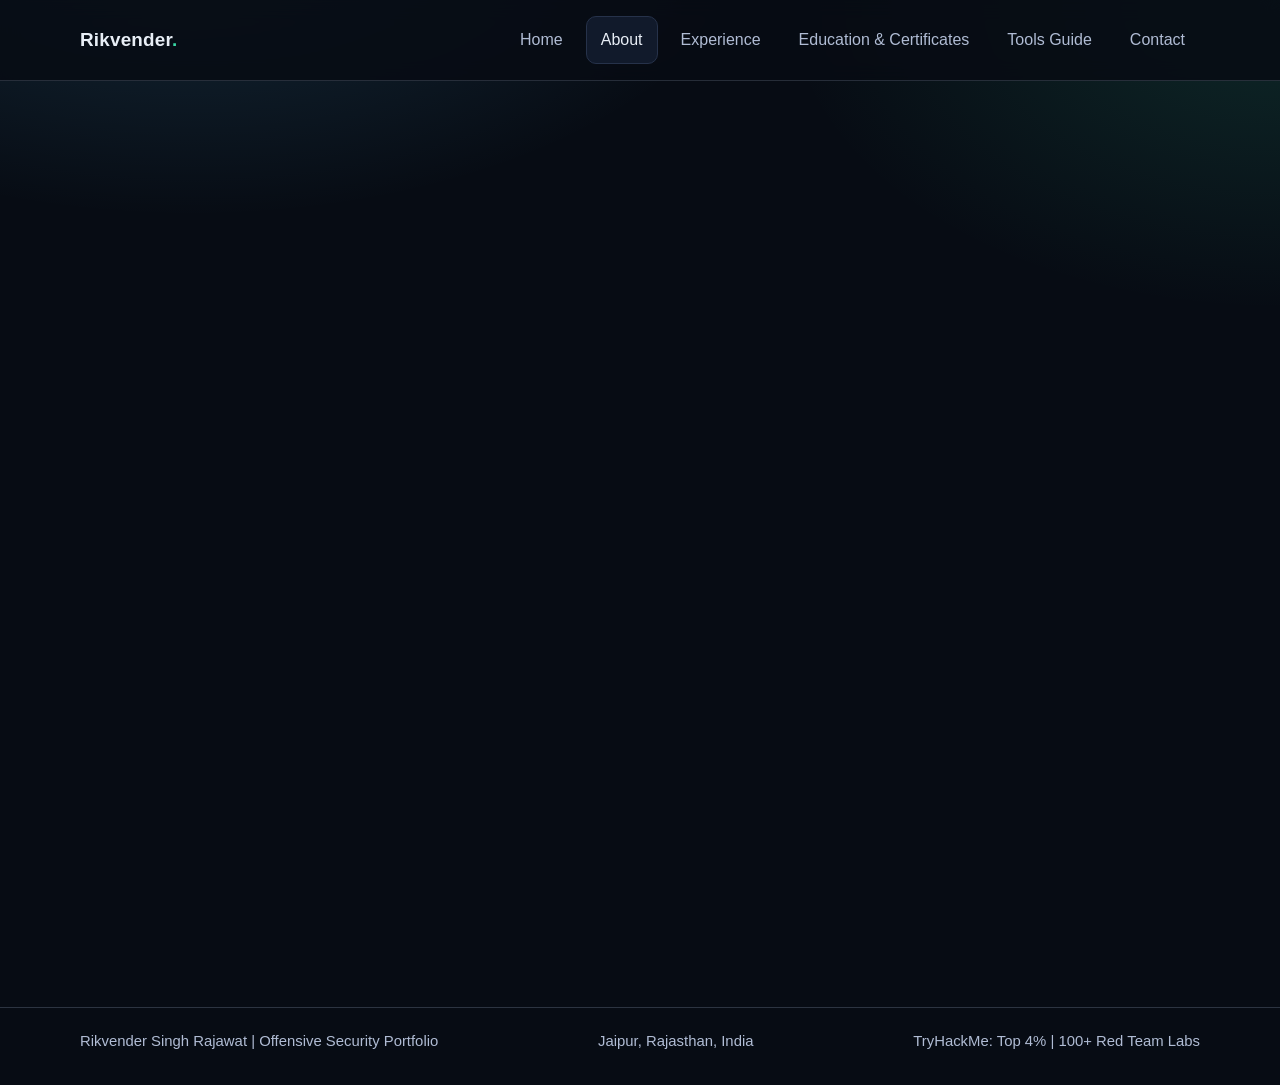
==== about.html @ 1ebbcfe5 "Add files via upload" ====
<!DOCTYPE html>
<html lang="en">
<head>
    <meta charset="UTF-8">
    <meta name="viewport" content="width=device-width, initial-scale=1.0">
    <base href="/">
    <title>About | Rikvender Singh Rajawat</title>
    <meta http-equiv="Content-Security-Policy" content="default-src 'self'; script-src 'self'; style-src 'self' 'unsafe-inline' https://fonts.googleapis.com; font-src 'self' https://fonts.gstatic.com; img-src 'self' data:; connect-src 'self'; object-src 'none'; frame-ancestors 'none'; form-action 'self'; base-uri 'self';">
    <meta http-equiv="X-Content-Type-Options" content="nosniff">
    <meta http-equiv="X-Frame-Options" content="DENY">
    <meta http-equiv="Referrer-Policy" content="strict-origin-when-cross-origin">
    <meta http-equiv="Permissions-Policy" content="geolocation=(), microphone=(), camera=()">
    <link rel="preconnect" href="https://fonts.googleapis.com">
    <link rel="preconnect" href="https://fonts.gstatic.com" crossorigin>
    <link href="https://fonts.googleapis.com/css2?family=Space+Grotesk:wght@400;500;700&family=IBM+Plex+Mono:wght@400;500&display=swap" rel="stylesheet">
    <link rel="stylesheet" href="style.css">
</head>
<body>
    <header class="site-header">
        <div class="container nav-wrap">
            <a class="brand" href="/">Rikvender<span class="dot">.</span></a>
            <nav class="main-nav">
                <a href="/">Home</a>
                <a class="active" href="/about/">About</a>
                <a href="/experience/">Experience</a>
                <a href="/education/">Education & Certificates</a>
                <a href="/ctf/">Tools Guide</a>
                <a href="/contact/">Contact</a>
            </nav>
        </div>
    </header>

    <main>
        <section class="page-hero container reveal about-lite-hero">
            <p class="eyebrow">About</p>
            <h1>Practical Security, Kept Simple</h1>
            <p>I focus on real risk, clear proof, and fast remediation support for engineering teams.</p>
        </section>

        <section class="section container">
            <div class="about-lite-grid">
                <article class="about-lite-panel reveal">
                    <h2>Current Profile</h2>
                    <p>
                        VAPT Analyst at GetePay, Jaipur with CEH v13 certification. Main focus is web, API,
                        and network VAPT testing with actionable reporting.
                    </p>
                    <div class="about-lite-chips">
                        <span>Role: VAPT Analyst</span>
                        <span>CEH v13</span>
                        <span>Web/API/Network</span>
                        <span>Jaipur, India</span>
                    </div>
                </article>
                <article class="about-lite-panel reveal delay-1">
                    <h2>How I Work</h2>
                    <ul class="about-lite-list">
                        <li>Scope first, then attacker-driven testing.</li>
                        <li>Validate exploitability before reporting.</li>
                        <li>Include network VAPT and segmentation checks when scoped.</li>
                        <li>Prioritize issues by business risk.</li>
                        <li>Support retest until closure.</li>
                        <li>Deliver project-ready reports for fast remediation.</li>
                    </ul>
                </article>
            </div>
        </section>

        <section class="section container">
            <div class="about-lite-grid about-lite-offset">
                <article class="about-lite-panel reveal">
                    <h2>Proof Highlights</h2>
                    <ul class="about-lite-list">
                        <li>TryHackMe: Top 4% global rank.</li>
                        <li>100+ red team labs completed.</li>
                        <li>IndiaSkills 2025-2026: State Gold and West Region Gold in Cyber Security.</li>
                    </ul>
                </article>
                <article class="about-lite-panel reveal delay-1">
                    <h2>What Teams Get</h2>
                    <p>Concise risk-ranked reports, reproducible PoCs, and practical remediation guidance for VAPT work.</p>
                    <div class="about-actions">
                        <a class="btn btn-primary" href="/experience/">View Experience</a>
                    </div>
                </article>
            </div>
        </section>

    </main>

    <footer class="site-footer">
        <div class="container footer-wrap">
            <p>Rikvender Singh Rajawat | Offensive Security Portfolio</p>
            <p>Jaipur, Rajasthan, India</p>
            <p>TryHackMe: Top 4% | 100+ Red Team Labs</p>
        </div>
    </footer>

    <script src="script.js"></script>
</body>
</html>
---- style.css ----
:root {
    --bg: #070c14;
    --bg-soft: #0e1624;
    --surface: #141f33;
    --line: #26324a;
    --text: #e8eef6;
    --muted: #b0bcd4;
    --accent: #39d8a6;
    --accent-2: #5cc8ff;
    --danger: #ff616a;
    --shadow: 0 8px 24px rgba(0, 0, 0, 0.28);
}

* {
    box-sizing: border-box;
}

html,
body {
    margin: 0;
    padding: 0;
}

body {
    background:
        radial-gradient(900px 500px at 15% -10%, rgba(92, 200, 255, 0.18), transparent 65%),
        radial-gradient(800px 500px at 100% 0%, rgba(57, 216, 166, 0.14), transparent 62%),
        var(--bg);
    color: var(--text);
    font-family: "Space Grotesk", sans-serif;
    line-height: 1.6;
}

.container {
    width: min(1120px, 92%);
    margin: 0 auto;
}

.site-header {
    position: sticky;
    top: 0;
    z-index: 50;
    background: rgba(7, 12, 20, 0.88);
    border-bottom: 1px solid rgba(152, 166, 193, 0.22);
    backdrop-filter: blur(10px);
}

.nav-wrap {
    display: flex;
    justify-content: space-between;
    align-items: center;
    padding: 16px 0;
    gap: 12px;
}

.brand {
    color: var(--text);
    text-decoration: none;
    font-size: 1.18rem;
    font-weight: 700;
    letter-spacing: 0.2px;
}

.dot {
    color: var(--accent);
}

.main-nav {
    display: flex;
    flex-wrap: wrap;
    gap: 8px;
}

.main-nav a {
    color: var(--muted);
    text-decoration: none;
    padding: 10px 14px;
    border-radius: 10px;
    border: 1px solid transparent;
    transition: all 0.25s ease;
}

.main-nav a:hover,
.main-nav a.active {
    color: var(--text);
    border-color: var(--line);
    background: rgba(20, 31, 51, 0.8);
}

.hero {
    padding: 80px 0 56px;
}

.hero-top-grid,
.hero-bottom-grid {
    display: grid;
    grid-template-columns: 1.55fr 1fr;
    gap: 24px;
    align-items: start;
}

.hero-bottom-grid {
    margin-top: 14px;
    grid-template-columns: 1fr 1.55fr;
}

.hero-profile-photo {
    display: block;
    width: 100%;
    max-height: 360px;
    object-fit: contain;
    border-radius: 12px;
    border: 1px solid var(--line);
    background: rgba(14, 22, 36, 0.92);
    padding: 6px;
}

.eyebrow {
    margin: 0 0 8px;
    color: var(--accent-2);
    font-family: "IBM Plex Mono", monospace;
    font-size: 0.9rem;
    letter-spacing: 0.6px;
    text-transform: uppercase;
}

h1 {
    margin: 0 0 16px;
    font-size: clamp(1.9rem, 3.8vw, 3rem);
    line-height: 1.1;
}

h2 {
    margin: 0 0 12px;
    font-size: clamp(1.5rem, 3vw, 2rem);
    line-height: 1.15;
}

h3 {
    margin: 0 0 8px;
}

.lead {
    margin: 0 0 16px;
    color: var(--muted);
    font-size: 1.08rem;
    max-width: 68ch;
    line-height: 1.65;
}

.achievement-badge {
    margin: 0 0 20px;
    display: inline-block;
    color: #061116;
    background: linear-gradient(90deg, var(--accent), #9decd4);
    border-radius: 999px;
    padding: 8px 14px;
    font-size: 0.92rem;
    font-weight: 700;
}

.cta-row {
    display: flex;
    gap: 10px;
    flex-wrap: wrap;
}

.btn {
    display: inline-flex;
    align-items: center;
    justify-content: center;
    text-decoration: none;
    border-radius: 10px;
    border: 1px solid var(--line);
    padding: 10px 14px;
    font-weight: 600;
    transition: transform 0.25s ease, opacity 0.25s ease, border-color 0.25s ease;
}

.btn:hover {
    transform: translateY(-2px);
}

.btn-primary {
    color: #061116;
    background: linear-gradient(90deg, var(--accent), #8cf5d6);
    border: none;
}

.btn-ghost {
    color: var(--text);
    background: rgba(20, 31, 51, 0.9);
}

.hero-card,
.hero-profile-card,
.hero-medal-card,
.card,
.home-photo-card,
.timeline-item,
.contact-item,
.unfold-card,
.resume-layout,
.project-item,
.about-block {
    background: linear-gradient(180deg, rgba(22, 35, 54, 0.95), rgba(14, 22, 36, 0.98));
    border: 1px solid var(--line);
    border-radius: 14px;
    box-shadow: var(--shadow);
}

.animated-box {
    position: relative;
    overflow: hidden;
    isolation: isolate;
    transition: transform 0.25s ease, border-color 0.25s ease;
}

.animated-box::before {
    content: "";
    position: absolute;
    inset: -120% 30%;
    background: linear-gradient(180deg, transparent, rgba(92, 200, 255, 0.24), transparent);
    animation: box-sweep 4.8s linear infinite;
    z-index: 0;
    pointer-events: none;
}

.animated-box > * {
    position: relative;
    z-index: 1;
}

.animated-box:hover {
    transform: translateY(-3px);
    border-color: rgba(92, 200, 255, 0.55);
}

@keyframes box-sweep {
    0% {
        transform: translateY(-32%);
    }
    100% {
        transform: translateY(32%);
    }
}

.about-highlights {
    display: grid;
    grid-template-columns: repeat(4, minmax(0, 1fr));
    gap: 12px;
}

.about-kpi {
    position: relative;
    overflow: hidden;
    background: linear-gradient(180deg, rgba(20, 31, 51, 0.9), rgba(14, 22, 36, 0.95));
    border: 1px solid var(--line);
    border-radius: 12px;
    padding: 14px;
    box-shadow: var(--shadow);
}

.about-kpi::before {
    content: "";
    position: absolute;
    inset: 0 auto auto 0;
    width: 100%;
    height: 2px;
    background: linear-gradient(90deg, var(--accent), var(--accent-2));
}

.about-kpi-label {
    display: block;
    color: var(--muted);
    font-family: "IBM Plex Mono", monospace;
    font-size: 0.76rem;
    letter-spacing: 0.4px;
    text-transform: uppercase;
}

.about-kpi strong {
    display: block;
    margin-top: 5px;
    font-size: 0.95rem;
    line-height: 1.35;
}

.about-grid {
    display: grid;
    grid-template-columns: repeat(2, minmax(0, 1fr));
    gap: 14px;
}

.about-card {
    background: linear-gradient(180deg, rgba(20, 31, 51, 0.9), rgba(14, 22, 36, 0.95));
    border: 1px solid var(--line);
    border-radius: 14px;
    box-shadow: var(--shadow);
    padding: 18px;
}

.about-card-priority {
    border-color: rgba(92, 200, 255, 0.55);
    grid-column: span 2;
}

.about-card p {
    margin: 0;
    color: var(--muted);
}

.about-card p + p {
    margin-top: 10px;
}

.about-list {
    margin: 0;
    padding-left: 18px;
    color: var(--muted);
}

.about-list li + li {
    margin-top: 8px;
}

.about-actions {
    display: flex;
    gap: 10px;
    flex-wrap: wrap;
}

.about-identity-panel {
    background: linear-gradient(180deg, rgba(20, 31, 51, 0.92), rgba(14, 22, 36, 0.98));
    border: 1px solid var(--line);
    border-radius: 14px;
    box-shadow: var(--shadow);
    padding: 18px;
}

.about-identity-panel p {
    margin: 0;
    color: var(--muted);
}

.about-meta-row {
    display: flex;
    flex-wrap: wrap;
    gap: 8px;
    margin-bottom: 12px;
}

.about-meta-chip {
    border: 1px solid rgba(92, 200, 255, 0.45);
    background: rgba(14, 22, 36, 0.92);
    color: var(--text);
    padding: 6px 10px;
    border-radius: 999px;
    font-size: 0.82rem;
    line-height: 1.25;
}

.about-role-grid {
    display: grid;
    grid-template-columns: repeat(2, minmax(0, 1fr));
    gap: 14px;
}

.about-role-card {
    background: linear-gradient(180deg, rgba(20, 31, 51, 0.92), rgba(14, 22, 36, 0.98));
    border: 1px solid var(--line);
    border-radius: 14px;
    box-shadow: var(--shadow);
    padding: 18px;
}

.about-role-card h2 {
    margin-bottom: 10px;
}

.about-role-card p {
    margin: 0;
    color: var(--muted);
}

.about-role-card p + p {
    margin-top: 10px;
}

.about-lite-hero p:last-child {
    max-width: 62ch;
}

.about-lite-grid {
    display: grid;
    grid-template-columns: 1.25fr 1fr;
    gap: 18px;
}

.about-lite-offset {
    grid-template-columns: 1fr 1.25fr;
}

.about-lite-panel {
    position: relative;
    overflow: hidden;
    background: linear-gradient(180deg, rgba(22, 35, 54, 0.95), rgba(14, 22, 36, 0.98));
    border: 1px solid rgba(92, 200, 255, 0.35);
    border-radius: 16px;
    box-shadow: var(--shadow);
    padding: 24px 26px;
}

.about-lite-panel::before {
    content: "";
    position: absolute;
    inset: 0 auto auto 0;
    width: 100%;
    height: 2px;
    background: linear-gradient(90deg, var(--accent-2), var(--accent));
}

.about-lite-panel h2 {
    margin-bottom: 10px;
    font-size: clamp(1.2rem, 2.2vw, 1.45rem);
}

.about-lite-panel p {
    margin: 0;
    color: var(--muted);
}

.about-lite-chips {
    display: flex;
    flex-wrap: wrap;
    gap: 8px;
    margin-top: 14px;
}

.about-lite-chips span {
    padding: 6px 10px;
    border-radius: 999px;
    border: 1px solid var(--line);
    background: rgba(7, 12, 20, 0.72);
    color: var(--text);
    font-size: 0.82rem;
    line-height: 1.2;
}

.about-lite-list {
    margin: 0;
    padding-left: 18px;
    color: var(--muted);
}

.about-lite-list li + li {
    margin-top: 8px;
}

.about-lite-panel .about-actions {
    margin-top: 14px;
}

.exp-highlights {
    display: grid;
    grid-template-columns: repeat(4, minmax(0, 1fr));
    gap: 12px;
}

.exp-kpi {
    position: relative;
    overflow: hidden;
    background: linear-gradient(180deg, rgba(20, 31, 51, 0.9), rgba(14, 22, 36, 0.95));
    border: 1px solid var(--line);
    border-radius: 12px;
    padding: 14px;
    box-shadow: var(--shadow);
}

.exp-kpi::before {
    content: "";
    position: absolute;
    inset: 0 auto auto 0;
    width: 100%;
    height: 2px;
    background: linear-gradient(90deg, var(--accent), var(--accent-2));
}

.exp-kpi-label {
    display: block;
    color: var(--muted);
    font-family: "IBM Plex Mono", monospace;
    font-size: 0.76rem;
    letter-spacing: 0.4px;
    text-transform: uppercase;
}

.exp-kpi strong {
    display: block;
    margin-top: 5px;
    font-size: 0.95rem;
    line-height: 1.35;
}

.exp-primary-card,
.exp-card {
    background: linear-gradient(180deg, rgba(20, 31, 51, 0.9), rgba(14, 22, 36, 0.95));
    border: 1px solid var(--line);
    border-radius: 14px;
    box-shadow: var(--shadow);
}

.exp-primary-card {
    padding: 20px;
    border-color: rgba(92, 200, 255, 0.55);
}

.exp-card {
    padding: 18px;
}

.exp-role-head {
    display: flex;
    justify-content: space-between;
    gap: 12px;
    flex-wrap: wrap;
    margin-bottom: 8px;
}

.exp-role-head h2 {
    margin: 0;
    font-size: clamp(1.2rem, 2.2vw, 1.55rem);
}

.exp-date {
    color: var(--accent);
    font-family: "IBM Plex Mono", monospace;
    font-size: 0.9rem;
}

.exp-primary-card p,
.exp-card p {
    margin: 0;
    color: var(--muted);
}

.exp-primary-card p + p,
.exp-card p + p {
    margin-top: 10px;
}

.exp-columns {
    display: grid;
    grid-template-columns: repeat(2, minmax(0, 1fr));
    gap: 14px;
    margin-top: 14px;
}

.exp-columns h3 {
    margin-bottom: 8px;
}

.exp-list {
    margin: 0;
    padding-left: 20px;
    color: var(--muted);
    line-height: 1.7;
}

.exp-list li + li {
    margin-top: 8px;
}

.exp-grid {
    display: grid;
    grid-template-columns: repeat(2, minmax(0, 1fr));
    gap: 14px;
}

.exp-page-hero {
    padding-bottom: 10px;
}

.exp-hero-grid {
    display: grid;
    grid-template-columns: 1.55fr 1fr;
    gap: 16px;
    align-items: stretch;
}

.exp-resume-box {
    background: rgba(14, 22, 36, 0.92);
    border: 1px solid rgba(92, 200, 255, 0.4);
    border-radius: 14px;
    box-shadow: var(--shadow);
    padding: 18px;
}

.exp-resume-box h3 {
    margin: 4px 0 8px;
}

.exp-resume-box p {
    margin: 0 0 14px;
    color: var(--muted);
}

.exp-mini-label {
    display: inline-block;
    color: var(--accent-2);
    font-family: "IBM Plex Mono", monospace;
    font-size: 0.78rem;
    letter-spacing: 0.5px;
    text-transform: uppercase;
}

.exp-logo-strip {
    display: grid;
    grid-template-columns: repeat(3, minmax(0, 1fr));
    gap: 12px;
}

.exp-logo-item {
    display: flex;
    align-items: center;
    gap: 14px;
    background: rgba(18, 28, 44, 0.95);
    border: 1px solid var(--line);
    border-radius: 12px;
    box-shadow: var(--shadow);
    padding: 16px 18px;
}

.exp-logo-item img {
    width: 52px;
    height: 52px;
    object-fit: contain;
    border-radius: 8px;
    border: 1px solid var(--line);
    background: #fff;
    padding: 5px;
    flex-shrink: 0;
}

.exp-logo-item strong {
    display: block;
    line-height: 1.3;
}

.exp-logo-item p {
    margin: 2px 0 0;
    color: var(--muted);
    font-size: 0.9rem;
}

.exp-spotlight {
    background: linear-gradient(180deg, rgba(22, 35, 54, 0.95), rgba(14, 22, 36, 0.98));
    border: 1px solid rgba(92, 200, 255, 0.5);
    border-radius: 14px;
    box-shadow: var(--shadow);
    padding: 26px;
}

.exp-spotlight-head,
.exp-role-top {
    display: flex;
    justify-content: space-between;
    gap: 12px;
    flex-wrap: wrap;
    align-items: flex-start;
}

.exp-company-wrap {
    display: flex;
    align-items: center;
    gap: 12px;
}

.exp-company-logo,
.exp-role-logo {
    width: 72px;
    height: 72px;
    object-fit: contain;
    border-radius: 10px;
    border: 1px solid var(--line);
    background: #fff;
    padding: 6px;
    flex-shrink: 0;
}

.exp-role-logo {
    width: 58px;
    height: 58px;
}

.exp-company-location {
    margin: 2px 0 0;
    color: var(--muted);
}

.exp-spotlight p {
    margin: 12px 0 0;
    color: var(--muted);
}

.exp-detail-grid {
    display: grid;
    grid-template-columns: repeat(2, minmax(0, 1fr));
    gap: 14px;
    margin-top: 14px;
}

.exp-detail-grid h3 {
    margin-bottom: 8px;
}

.exp-role-list {
    display: grid;
    gap: 14px;
}

.exp-role-item {
    background: rgba(18, 28, 44, 0.95);
    border: 1px solid var(--line);
    border-radius: 14px;
    box-shadow: var(--shadow);
    padding: 20px;
}

.exp-role-item .exp-list {
    margin-top: 12px;
}

.ed-kpi-row {
    display: grid;
    grid-template-columns: repeat(4, minmax(0, 1fr));
    gap: 12px;
}

.ed-kpi {
    position: relative;
    overflow: hidden;
    background: linear-gradient(180deg, rgba(20, 31, 51, 0.92), rgba(14, 22, 36, 0.98));
    border: 1px solid var(--line);
    border-radius: 12px;
    box-shadow: var(--shadow);
    padding: 14px;
}

.ed-kpi::before {
    content: "";
    position: absolute;
    inset: 0 auto auto 0;
    width: 100%;
    height: 2px;
    background: linear-gradient(90deg, var(--accent), var(--accent-2));
}

.ed-kpi-label {
    display: block;
    color: var(--muted);
    font-family: "IBM Plex Mono", monospace;
    font-size: 0.76rem;
    letter-spacing: 0.4px;
    text-transform: uppercase;
}

.ed-kpi strong {
    display: block;
    margin-top: 5px;
    font-size: 0.95rem;
    line-height: 1.35;
}

.ed-feature-grid {
    display: grid;
    grid-template-columns: repeat(2, minmax(0, 1fr));
    gap: 14px;
}

.ed-feature-card {
    background: linear-gradient(180deg, rgba(20, 31, 51, 0.92), rgba(14, 22, 36, 0.98));
    border: 1px solid var(--line);
    border-radius: 14px;
    box-shadow: var(--shadow);
    padding: 18px;
}

.ed-feature-card p {
    margin: 0;
    color: var(--muted);
}

.ed-feature-card p + p {
    margin-top: 10px;
}

.ed-list {
    margin: 10px 0 0;
    padding-left: 18px;
    color: var(--muted);
}

.ed-list li + li {
    margin-top: 8px;
}

.ed-school-grid {
    display: grid;
    grid-template-columns: repeat(2, minmax(0, 1fr));
    gap: 14px;
}

.ed-school-card {
    background: linear-gradient(180deg, rgba(20, 31, 51, 0.92), rgba(14, 22, 36, 0.98));
    border: 1px solid var(--line);
    border-radius: 14px;
    box-shadow: var(--shadow);
    padding: 18px;
}

.ed-school-card h3 {
    margin-bottom: 6px;
}

.ed-school-card p {
    margin: 0;
    color: var(--muted);
}

.ed-school-card p + p {
    margin-top: 8px;
}

.ed-school-date {
    margin-bottom: 8px !important;
    color: var(--accent);
    font-family: "IBM Plex Mono", monospace;
    font-size: 0.88rem;
}

.ed-cert-grid {
    display: grid;
    grid-template-columns: repeat(3, minmax(0, 1fr));
    gap: 14px;
}

.ed-cert-card {
    background: linear-gradient(180deg, rgba(20, 31, 51, 0.92), rgba(14, 22, 36, 0.98));
    border: 1px solid var(--line);
    border-radius: 14px;
    box-shadow: var(--shadow);
    padding: 18px;
}

.ed-cert-card p {
    margin: 0;
    color: var(--muted);
}

.ed-actions {
    display: flex;
    gap: 10px;
    flex-wrap: wrap;
}

.edu-page-hero {
    padding-bottom: 12px;
}

.edu-hero-grid {
    display: grid;
    grid-template-columns: 1.55fr 1fr;
    gap: 16px;
    align-items: stretch;
}

.edu-side-card {
    background: rgba(14, 22, 36, 0.92);
    border: 1px solid rgba(92, 200, 255, 0.42);
    border-radius: 14px;
    box-shadow: var(--shadow);
    padding: 18px;
}

.edu-mini-label {
    display: inline-block;
    color: var(--accent-2);
    font-family: "IBM Plex Mono", monospace;
    font-size: 0.78rem;
    letter-spacing: 0.5px;
    text-transform: uppercase;
}

.edu-side-list {
    margin: 10px 0 0;
    padding-left: 18px;
    color: var(--muted);
}

.edu-side-list li + li {
    margin-top: 8px;
}

.edu-visual-grid {
    display: grid;
    grid-template-columns: repeat(3, minmax(0, 1fr));
    gap: 18px;
}

.edu-visual-card {
    background: linear-gradient(180deg, rgba(20, 31, 51, 0.95), rgba(14, 22, 36, 0.98));
    border: 1px solid var(--line);
    border-radius: 14px;
    box-shadow: var(--shadow);
    padding: 20px;
}

/* THM badge card: full-width row, badge fits inside */
.edu-thm-card {
    grid-column: 1 / -1;
    display: flex;
    flex-direction: column;
    align-items: center;
    padding: 24px;
}

.thm-badge-wrap {
    margin-top: 16px;
    width: 100%;
    max-width: 400px;
    display: flex;
    justify-content: center;
    align-items: center;
    overflow: hidden;
}

#thm-badge {
    width: 100%;
    max-width: 360px;
    height: 95px;
    border-radius: 12px;
    border: none;
    display: block;
}

.edu-badge-image {
    display: block;
    width: 100%;
    height: 120px;
    object-fit: contain;
    border-radius: 10px;
    border: 1px solid var(--line);
    background: rgba(255, 255, 255, 0.96);
    padding: 8px;
    margin-bottom: 12px;
}

.edu-visual-card h3 {
    margin-bottom: 8px;
}

.edu-visual-card p {
    margin: 0;
    color: var(--muted);
    line-height: 1.65;
}

.edu-mini-list {
    margin: 0;
    padding-left: 18px;
    color: var(--muted);
}

.edu-mini-list li + li {
    margin-top: 8px;
}

.edu-academic-grid {
    display: grid;
    grid-template-columns: repeat(2, minmax(0, 1fr));
    gap: 14px;
}

.edu-academic-card {
    background: rgba(18, 28, 44, 0.95);
    border: 1px solid var(--line);
    border-radius: 14px;
    box-shadow: var(--shadow);
    padding: 20px;
}

.edu-school-head {
    display: flex;
    gap: 12px;
    align-items: center;
    margin-bottom: 10px;
}

.edu-university-logo {
    width: 70px;
    height: 70px;
    object-fit: contain;
    border-radius: 10px;
    border: 1px solid var(--line);
    background: #fff;
    padding: 6px;
    flex-shrink: 0;
}

.edu-school-name {
    margin: 0;
    color: var(--muted);
}

.edu-school-gpa {
    margin: 0 0 8px;
    color: var(--accent);
    font-family: "IBM Plex Mono", monospace;
    font-size: 0.88rem;
}

.edu-academic-card p {
    margin: 0;
    color: var(--muted);
}

.edu-cert-layout {
    display: grid;
    grid-template-columns: repeat(2, minmax(0, 1fr));
    gap: 14px;
}

.edu-cert-panel {
    background: rgba(14, 22, 36, 0.92);
    border: 1px solid var(--line);
    border-radius: 14px;
    box-shadow: var(--shadow);
    padding: 18px;
}

.edu-cert-panel h3 {
    margin-bottom: 10px;
}

.hero-card {
    padding: 22px;
}

.hero-profile-card {
    padding: 16px;
}

.hero-medal-card {
    padding: 20px;
}

.hero-medal-photo {
    display: block;
    width: 100%;
    max-height: 320px;
    object-fit: contain;
    border-radius: 10px;
    border: 1px solid var(--line);
    background: rgba(14, 22, 36, 0.92);
    padding: 6px;
    margin-bottom: 0;
}

.core-skills-card {
    margin-top: 20px;
    background: rgba(14, 22, 36, 0.95);
}

.focus-list {
    margin: 0;
    padding-left: 20px;
    color: var(--muted);
    line-height: 1.7;
}

.focus-list li + li {
    margin-top: 6px;
}

.section {
    padding: 28px 0 40px;
}

.section-head {
    margin-bottom: 22px;
}

.section-head .eyebrow {
    margin-bottom: 6px;
}

.cards {
    display: grid;
    grid-template-columns: repeat(3, minmax(0, 1fr));
    gap: 14px;
}

.card {
    padding: 18px;
}

.home-photo-grid {
    display: grid;
    grid-template-columns: repeat(2, minmax(0, 1fr));
    gap: 14px;
}

.home-photo-card {
    padding: 18px;
}

.home-photo {
    display: block;
    width: 100%;
    aspect-ratio: 4 / 3;
    object-fit: cover;
    border-radius: 10px;
    border: 1px solid var(--line);
    margin-bottom: 12px;
}

.card p,
.timeline-item p,
.about-block p,
.project-item p,
.contact-item p,
.resume-layout p {
    margin: 0;
    color: var(--muted);
}

.home-photo-card p {
    margin: 0;
    color: var(--muted);
}

.unfold-card {
    overflow: hidden;
}

.unfold-trigger {
    width: 100%;
    background: transparent;
    border: none;
    padding: 16px 18px;
    color: var(--text);
    display: flex;
    justify-content: space-between;
    align-items: center;
    font: inherit;
    cursor: pointer;
}

.plus {
    font-size: 1.45rem;
    color: var(--accent);
    transition: transform 0.2s ease;
}

.unfold-card.open .plus {
    transform: rotate(45deg);
}

.unfold-content {
    max-height: 0;
    overflow: hidden;
    transition: max-height 0.35s ease;
    border-top: 1px solid transparent;
}

.unfold-card.open .unfold-content {
    border-top-color: var(--line);
    max-height: 380px;
}

.unfold-content p {
    margin: 0;
    padding: 16px 18px 18px;
    color: var(--muted);
}

.page-hero {
    padding: 64px 0 24px;
}

.page-hero p {
    margin: 0;
    color: var(--muted);
    max-width: 70ch;
}

.timeline {
    display: grid;
    gap: 12px;
}

.timeline-item {
    padding: 18px;
    border-left: 4px solid var(--accent-2);
}

.timeline-head {
    display: flex;
    justify-content: space-between;
    gap: 14px;
    flex-wrap: wrap;
    margin-bottom: 8px;
}

.timeline-head strong {
    font-size: 1.04rem;
}

.timeline-head span {
    color: var(--accent);
    font-family: "IBM Plex Mono", monospace;
    font-size: 0.9rem;
}

.chip-row {
    display: flex;
    flex-wrap: wrap;
    gap: 8px;
}

.chip {
    border: 1px solid var(--line);
    padding: 6px 10px;
    border-radius: 999px;
    color: var(--muted);
    background: rgba(14, 22, 36, 0.9);
    font-size: 0.88rem;
}

.project-list {
    display: grid;
    gap: 12px;
}

.project-item {
    padding: 18px;
}

.project-item h3 {
    margin: 0 0 8px;
}

.resume-layout {
    padding: 20px;
}

.resume-header {
    border-bottom: 1px solid var(--line);
    margin-bottom: 14px;
    padding-bottom: 10px;
}

.resume-header h2 {
    margin-bottom: 4px;
}

.resume-block {
    margin: 14px 0;
}

.resume-block h3 {
    margin-bottom: 6px;
}

.tool-list {
    margin: 0;
    padding-left: 18px;
    color: var(--muted);
    columns: 2;
}

.contact-grid {
    display: grid;
    gap: 18px;
    grid-template-columns: repeat(3, minmax(0, 1fr));
}

.contact-item {
    padding: 20px;
}

.contact-item a {
    color: var(--accent-2);
    text-decoration: none;
}

.contact-social-toggle {
    margin-top: 8px;
}

.contact-social-panel {
    display: grid;
    gap: 8px;
    margin-top: 12px;
}

.contact-social-panel p {
    margin: 0;
}

.contact-social-panel[hidden] {
    display: none;
}

.guide-grid,
.resource-grid {
    display: grid;
    grid-template-columns: repeat(2, minmax(0, 1fr));
    gap: 14px;
}

.guide-card,
.resource-item {
    background: linear-gradient(180deg, rgba(20, 31, 51, 0.9), rgba(14, 22, 36, 0.95));
    border: 1px solid var(--line);
    border-radius: 14px;
    box-shadow: var(--shadow);
    padding: 18px;
}

.guide-card p,
.resource-item p {
    margin: 0;
    color: var(--muted);
}

.guide-card p + p {
    margin-top: 8px;
}

.guide-meta {
    color: var(--accent-2) !important;
    font-family: "IBM Plex Mono", monospace;
    font-size: 0.88rem;
}

.guide-card code {
    display: inline-block;
    margin-top: 2px;
    color: var(--text);
    background: rgba(7, 12, 20, 0.78);
    border: 1px solid var(--line);
    border-radius: 8px;
    padding: 5px 8px;
    font-family: "IBM Plex Mono", monospace;
    font-size: 0.84rem;
}

.checklist {
    margin: 0;
    padding: 14px 18px 18px 32px;
    color: var(--muted);
}

.checklist li + li {
    margin-top: 8px;
}

.site-footer {
    border-top: 1px solid rgba(152, 166, 193, 0.26);
    margin-top: 48px;
}

.footer-wrap {
    padding: 22px 0 32px;
    display: flex;
    justify-content: space-between;
    gap: 12px;
    flex-wrap: wrap;
}

.footer-wrap p {
    margin: 0;
    color: var(--muted);
    font-size: 0.93rem;
}

.footer-content {
    display: flex;
    justify-content: space-between;
    align-items: center;
    gap: 30px;
    flex-wrap: wrap;
    width: 100%;
}

.footer-info {
    flex: 1;
    min-width: 250px;
}

.social-links {
    display: flex;
    gap: 12px;
    flex-wrap: wrap;
}

.social-btn {
    display: inline-flex;
    align-items: center;
    gap: 8px;
    padding: 10px 16px;
    background: rgba(152, 166, 193, 0.1);
    border: 1px solid rgba(152, 166, 193, 0.2);
    border-radius: 8px;
    color: var(--text);
    text-decoration: none;
    font-size: 0.9rem;
    font-weight: 500;
    transition: all 0.2s ease;
    backdrop-filter: blur(10px);
}

.social-btn:hover {
    background: rgba(57, 216, 166, 0.15);
    border-color: var(--accent);
    transform: translateY(-2px);
    box-shadow: 0 4px 20px rgba(57, 216, 166, 0.2);
}

.social-btn svg {
    flex-shrink: 0;
}

.reveal {
    opacity: 0;
    transform: translateY(16px);
    transition: opacity 0.55s ease, transform 0.55s ease;
}

.reveal.show {
    opacity: 1;
    transform: translateY(0);
}

.delay-1 {
    transition-delay: 0.1s;
}

.delay-2 {
    transition-delay: 0.2s;
}

@media (max-width: 930px) {
    .hero-top-grid,
    .hero-bottom-grid,
    .exp-hero-grid,
    .exp-logo-strip,
    .exp-detail-grid,
    .edu-hero-grid,
    .edu-visual-grid,
    .edu-academic-grid,
    .edu-cert-layout,
    .cards,
    .home-photo-grid,
    .contact-grid,
    .guide-grid,
    .resource-grid,
    .about-grid,
    .about-lite-grid,
    .about-highlights,
    .about-role-grid,
    .exp-highlights,
    .exp-grid,
    .exp-columns,
    .ed-kpi-row,
    .ed-feature-grid,
    .ed-school-grid,
    .ed-cert-grid {
        grid-template-columns: 1fr;
    }

    .about-card-priority {
        grid-column: auto;
    }

    .tool-list {
        columns: 1;
    }

    .exp-role-top {
        flex-direction: column;
    }
}

@media (max-width: 650px) {
    .main-nav {
        justify-content: flex-start;
    }

    .nav-wrap {
        align-items: flex-start;
        flex-direction: column;
    }

    .hero {
        padding-top: 40px;
    }

    .hero-profile-photo {
        max-height: 300px;
    }

    .about-lite-panel {
        padding: 20px;
    }

    .edu-school-head {
        align-items: flex-start;
    }

    .edu-university-logo {
        width: 62px;
        height: 62px;
    }

    .edu-thm-card {
        padding: 20px;
    }

    #thm-badge {
        max-width: 100%;
        min-height: 90px;
    }

    .page-hero {
        padding-top: 48px;
    }

    .section {
        padding-top: 24px;
        padding-bottom: 32px;
    }
}
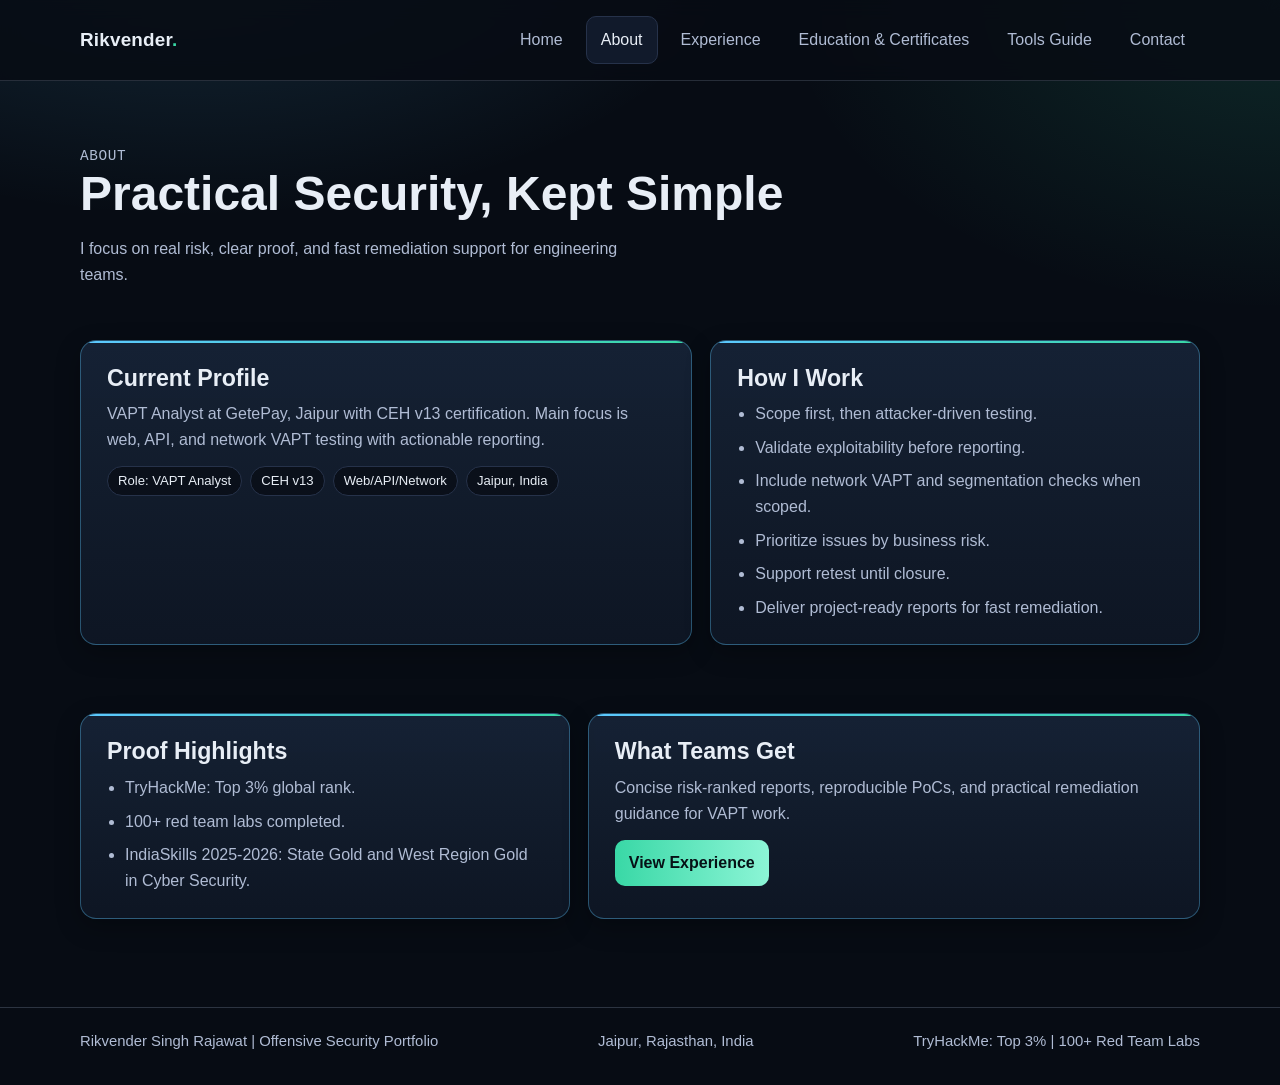
==== commit 99a16c40: "Update TryHackMe rank from Top 4% to Top 3% globally" ====
--- a/about.html
+++ b/about.html
@@ -1,102 +1,102 @@
-<!DOCTYPE html>
-<html lang="en">
-<head>
-    <meta charset="UTF-8">
-    <meta name="viewport" content="width=device-width, initial-scale=1.0">
-    <base href="/">
-    <title>About | Rikvender Singh Rajawat</title>
-    <meta http-equiv="Content-Security-Policy" content="default-src 'self'; script-src 'self'; style-src 'self' 'unsafe-inline' https://fonts.googleapis.com; font-src 'self' https://fonts.gstatic.com; img-src 'self' data:; connect-src 'self'; object-src 'none'; frame-ancestors 'none'; form-action 'self'; base-uri 'self';">
-    <meta http-equiv="X-Content-Type-Options" content="nosniff">
-    <meta http-equiv="X-Frame-Options" content="DENY">
-    <meta http-equiv="Referrer-Policy" content="strict-origin-when-cross-origin">
-    <meta http-equiv="Permissions-Policy" content="geolocation=(), microphone=(), camera=()">
-    <link rel="preconnect" href="https://fonts.googleapis.com">
-    <link rel="preconnect" href="https://fonts.gstatic.com" crossorigin>
-    <link href="https://fonts.googleapis.com/css2?family=Space+Grotesk:wght@400;500;700&family=IBM+Plex+Mono:wght@400;500&display=swap" rel="stylesheet">
-    <link rel="stylesheet" href="style.css">
-</head>
-<body>
-    <header class="site-header">
-        <div class="container nav-wrap">
-            <a class="brand" href="/">Rikvender<span class="dot">.</span></a>
-            <nav class="main-nav">
-                <a href="/">Home</a>
-                <a class="active" href="/about/">About</a>
-                <a href="/experience/">Experience</a>
-                <a href="/education/">Education & Certificates</a>
-                <a href="/ctf/">Tools Guide</a>
-                <a href="/contact/">Contact</a>
-            </nav>
-        </div>
-    </header>
-
-    <main>
-        <section class="page-hero container reveal about-lite-hero">
-            <p class="eyebrow">About</p>
-            <h1>Practical Security, Kept Simple</h1>
-            <p>I focus on real risk, clear proof, and fast remediation support for engineering teams.</p>
-        </section>
-
-        <section class="section container">
-            <div class="about-lite-grid">
-                <article class="about-lite-panel reveal">
-                    <h2>Current Profile</h2>
-                    <p>
-                        VAPT Analyst at GetePay, Jaipur with CEH v13 certification. Main focus is web, API,
-                        and network VAPT testing with actionable reporting.
-                    </p>
-                    <div class="about-lite-chips">
-                        <span>Role: VAPT Analyst</span>
-                        <span>CEH v13</span>
-                        <span>Web/API/Network</span>
-                        <span>Jaipur, India</span>
-                    </div>
-                </article>
-                <article class="about-lite-panel reveal delay-1">
-                    <h2>How I Work</h2>
-                    <ul class="about-lite-list">
-                        <li>Scope first, then attacker-driven testing.</li>
-                        <li>Validate exploitability before reporting.</li>
-                        <li>Include network VAPT and segmentation checks when scoped.</li>
-                        <li>Prioritize issues by business risk.</li>
-                        <li>Support retest until closure.</li>
-                        <li>Deliver project-ready reports for fast remediation.</li>
-                    </ul>
-                </article>
-            </div>
-        </section>
-
-        <section class="section container">
-            <div class="about-lite-grid about-lite-offset">
-                <article class="about-lite-panel reveal">
-                    <h2>Proof Highlights</h2>
-                    <ul class="about-lite-list">
-                        <li>TryHackMe: Top 4% global rank.</li>
-                        <li>100+ red team labs completed.</li>
-                        <li>IndiaSkills 2025-2026: State Gold and West Region Gold in Cyber Security.</li>
-                    </ul>
-                </article>
-                <article class="about-lite-panel reveal delay-1">
-                    <h2>What Teams Get</h2>
-                    <p>Concise risk-ranked reports, reproducible PoCs, and practical remediation guidance for VAPT work.</p>
-                    <div class="about-actions">
-                        <a class="btn btn-primary" href="/experience/">View Experience</a>
-                    </div>
-                </article>
-            </div>
-        </section>
-
-    </main>
-
-    <footer class="site-footer">
-        <div class="container footer-wrap">
-            <p>Rikvender Singh Rajawat | Offensive Security Portfolio</p>
-            <p>Jaipur, Rajasthan, India</p>
-            <p>TryHackMe: Top 4% | 100+ Red Team Labs</p>
-        </div>
-    </footer>
-
-    <script src="script.js"></script>
-</body>
-</html>
-
+<!DOCTYPE html>
+<html lang="en">
+<head>
+    <meta charset="UTF-8">
+    <meta name="viewport" content="width=device-width, initial-scale=1.0">
+    <base href="/">
+    <title>About | Rikvender Singh Rajawat</title>
+    <meta name="description" content="VAPT Analyst with CEH v13 certification. Specialist in web, API, and network security testing.">
+    <meta http-equiv="Content-Security-Policy" content="default-src 'self'; script-src 'self'; style-src 'self' 'unsafe-inline' https://fonts.googleapis.com; font-src 'self' https://fonts.gstatic.com;">
+    <meta http-equiv="X-Content-Type-Options" content="nosniff">
+    <meta http-equiv="X-Frame-Options" content="DENY">
+    <meta http-equiv="Referrer-Policy" content="strict-origin-when-cross-origin">
+    <meta http-equiv="Permissions-Policy" content="geolocation=(), microphone=(), camera=()">
+    <link rel="preconnect" href="https://fonts.googleapis.com">
+    <link rel="preconnect" href="https://fonts.gstatic.com" crossorigin>
+    <link href="https://fonts.googleapis.com/css2?family=Space+Grotesk:wght@400;500;700&family=IBM+Plex+Mono:wght@400;500&display=swap" rel="stylesheet">
+    <link rel="stylesheet" href="style.css">
+</head>
+<body>
+    <header class="site-header">
+        <div class="container nav-wrap">
+            <a class="brand" href="/">Rikvender<span class="dot">.</span></a>
+            <nav class="main-nav">
+                <a href="/">Home</a>
+                <a class="active" href="/about/">About</a>
+                <a href="/experience/">Experience</a>
+                <a href="/education/">Education & Certificates</a>
+                <a href="/ctf/">Tools Guide</a>
+                <a href="/contact/">Contact</a>
+            </nav>
+        </div>
+    </header>
+
+    <main>
+        <section class="page-hero container reveal about-lite-hero">
+            <p class="eyebrow">About</p>
+            <h1>Practical Security, Kept Simple</h1>
+            <p>I focus on real risk, clear proof, and fast remediation support for engineering teams.</p>
+        </section>
+
+        <section class="section container">
+            <div class="about-lite-grid">
+                <article class="about-lite-panel reveal">
+                    <h2>Current Profile</h2>
+                    <p>
+                        VAPT Analyst at GetePay, Jaipur with CEH v13 certification. Main focus is web, API,
+                        and network VAPT testing with actionable reporting.
+                    </p>
+                    <div class="about-lite-chips">
+                        <span>Role: VAPT Analyst</span>
+                        <span>CEH v13</span>
+                        <span>Web/API/Network</span>
+                        <span>Jaipur, India</span>
+                    </div>
+                </article>
+                <article class="about-lite-panel reveal delay-1">
+                    <h2>How I Work</h2>
+                    <ul class="about-lite-list">
+                        <li>Scope first, then attacker-driven testing.</li>
+                        <li>Validate exploitability before reporting.</li>
+                        <li>Include network VAPT and segmentation checks when scoped.</li>
+                        <li>Prioritize issues by business risk.</li>
+                        <li>Support retest until closure.</li>
+                        <li>Deliver project-ready reports for fast remediation.</li>
+                    </ul>
+                </article>
+            </div>
+        </section>
+
+        <section class="section container">
+            <div class="about-lite-grid about-lite-offset">
+                <article class="about-lite-panel reveal">
+                    <h2>Proof Highlights</h2>
+                    <ul class="about-lite-list">
+                        <li>TryHackMe: Top 3% global rank.</li>
+                        <li>100+ red team labs completed.</li>
+                        <li>IndiaSkills 2025-2026: State Gold and West Region Gold in Cyber Security.</li>
+                    </ul>
+                </article>
+                <article class="about-lite-panel reveal delay-1">
+                    <h2>What Teams Get</h2>
+                    <p>Concise risk-ranked reports, reproducible PoCs, and practical remediation guidance for VAPT work.</p>
+                    <div class="about-actions">
+                        <a class="btn btn-primary" href="/experience/">View Experience</a>
+                    </div>
+                </article>
+            </div>
+        </section>
+
+    </main>
+
+    <footer class="site-footer">
+        <div class="container footer-wrap">
+            <p>Rikvender Singh Rajawat | Offensive Security Portfolio</p>
+            <p>Jaipur, Rajasthan, India</p>
+            <p>TryHackMe: Top 3% | 100+ Red Team Labs</p>
+        </div>
+    </footer>
+
+    <script src="script.js"></script>
+</body>
+</html>
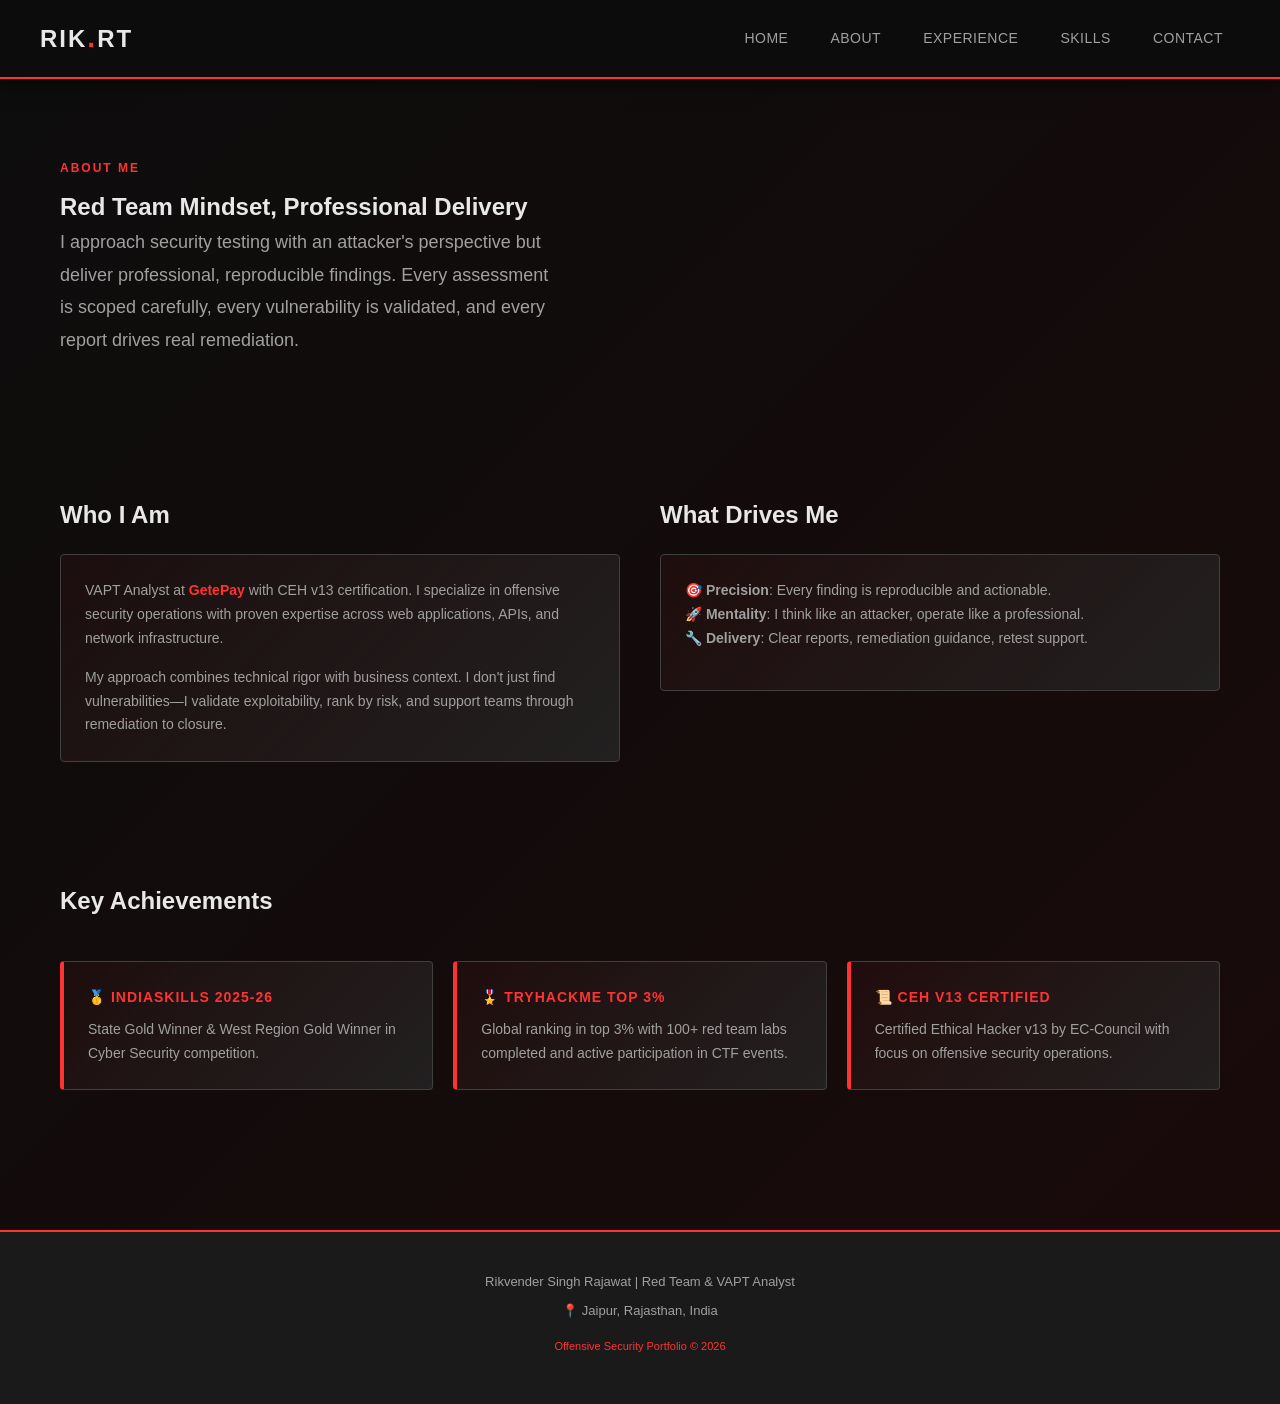
==== commit 9d425d59: "feat: complete modernization - red team VAPT analyst portfolio with professional UI/UX overhaul" ====
--- a/about.html
+++ b/about.html
@@ -3,97 +3,89 @@
 <head>
     <meta charset="UTF-8">
     <meta name="viewport" content="width=device-width, initial-scale=1.0">
-    <base href="/">
-    <title>About | Rikvender Singh Rajawat</title>
-    <meta name="description" content="VAPT Analyst with CEH v13 certification. Specialist in web, API, and network security testing.">
-    <meta http-equiv="Content-Security-Policy" content="default-src 'self'; script-src 'self'; style-src 'self' 'unsafe-inline' https://fonts.googleapis.com; font-src 'self' https://fonts.gstatic.com;">
-    <meta http-equiv="X-Content-Type-Options" content="nosniff">
-    <meta http-equiv="X-Frame-Options" content="DENY">
-    <meta http-equiv="Referrer-Policy" content="strict-origin-when-cross-origin">
-    <meta http-equiv="Permissions-Policy" content="geolocation=(), microphone=(), camera=()">
-    <link rel="preconnect" href="https://fonts.googleapis.com">
-    <link rel="preconnect" href="https://fonts.gstatic.com" crossorigin>
-    <link href="https://fonts.googleapis.com/css2?family=Space+Grotesk:wght@400;500;700&family=IBM+Plex+Mono:wght@400;500&display=swap" rel="stylesheet">
+    <title>About | Rikvender Singh Rajawat - Red Team VAPT Analyst</title>
+    <meta name="description" content="Learn more about Rikvender Singh Rajawat's expertise in red team operations and VAPT analysis.">
     <link rel="stylesheet" href="style.css">
 </head>
 <body>
     <header class="site-header">
         <div class="container nav-wrap">
-            <a class="brand" href="/">Rikvender<span class="dot">.</span></a>
+            <a class="brand" href="/">RIK<span class="dot">.</span>RT</a>
             <nav class="main-nav">
                 <a href="/">Home</a>
-                <a class="active" href="/about/">About</a>
+                <a href="/about/" class="active">About</a>
                 <a href="/experience/">Experience</a>
-                <a href="/education/">Education & Certificates</a>
-                <a href="/ctf/">Tools Guide</a>
+                <a href="/skills/">Skills</a>
                 <a href="/contact/">Contact</a>
             </nav>
         </div>
     </header>
 
     <main>
-        <section class="page-hero container reveal about-lite-hero">
-            <p class="eyebrow">About</p>
-            <h1>Practical Security, Kept Simple</h1>
-            <p>I focus on real risk, clear proof, and fast remediation support for engineering teams.</p>
-        </section>
-
-        <section class="section container">
-            <div class="about-lite-grid">
-                <article class="about-lite-panel reveal">
-                    <h2>Current Profile</h2>
-                    <p>
-                        VAPT Analyst at GetePay, Jaipur with CEH v13 certification. Main focus is web, API,
-                        and network VAPT testing with actionable reporting.
-                    </p>
-                    <div class="about-lite-chips">
-                        <span>Role: VAPT Analyst</span>
-                        <span>CEH v13</span>
-                        <span>Web/API/Network</span>
-                        <span>Jaipur, India</span>
-                    </div>
-                </article>
-                <article class="about-lite-panel reveal delay-1">
-                    <h2>How I Work</h2>
-                    <ul class="about-lite-list">
-                        <li>Scope first, then attacker-driven testing.</li>
-                        <li>Validate exploitability before reporting.</li>
-                        <li>Include network VAPT and segmentation checks when scoped.</li>
-                        <li>Prioritize issues by business risk.</li>
-                        <li>Support retest until closure.</li>
-                        <li>Deliver project-ready reports for fast remediation.</li>
-                    </ul>
-                </article>
+        <section class="hero">
+            <div class="container">
+                <p class="eyebrow reveal">About Me</p>
+                <h1 class="reveal delay-1">Red Team Mindset, Professional Delivery</h1>
+                <p class="lead reveal delay-2">
+                    I approach security testing with an attacker's perspective but deliver professional, reproducible findings. Every assessment is scoped carefully, every vulnerability is validated, and every report drives real remediation.
+                </p>
             </div>
         </section>
 
-        <section class="section container">
-            <div class="about-lite-grid about-lite-offset">
-                <article class="about-lite-panel reveal">
-                    <h2>Proof Highlights</h2>
-                    <ul class="about-lite-list">
-                        <li>TryHackMe: Top 3% global rank.</li>
-                        <li>100+ red team labs completed.</li>
-                        <li>IndiaSkills 2025-2026: State Gold and West Region Gold in Cyber Security.</li>
-                    </ul>
-                </article>
-                <article class="about-lite-panel reveal delay-1">
-                    <h2>What Teams Get</h2>
-                    <p>Concise risk-ranked reports, reproducible PoCs, and practical remediation guidance for VAPT work.</p>
-                    <div class="about-actions">
-                        <a class="btn btn-primary" href="/experience/">View Experience</a>
+        <section class="section">
+            <div class="container">
+                <div style="display: grid; grid-template-columns: 1fr 1fr; gap: 40px; align-items: start;">
+                    <div>
+                        <h2 class="reveal" style="margin-bottom: 20px;">Who I Am</h2>
+                        <div class="card reveal delay-1">
+                            <p style="margin-bottom: 15px;">
+                                VAPT Analyst at <strong style="color: var(--primary);">GetePay</strong> with CEH v13 certification. I specialize in offensive security operations with proven expertise across web applications, APIs, and network infrastructure.
+                            </p>
+                            <p>
+                                My approach combines technical rigor with business context. I don't just find vulnerabilities—I validate exploitability, rank by risk, and support teams through remediation to closure.
+                            </p>
+                        </div>
                     </div>
-                </article>
+                    <div>
+                        <h2 class="reveal" style="margin-bottom: 20px;">What Drives Me</h2>
+                        <div class="card reveal delay-2">
+                            <p style="margin-bottom: 15px;">
+                                🎯 <strong>Precision</strong>: Every finding is reproducible and actionable.<br>
+                                🚀 <strong>Mentality</strong>: I think like an attacker, operate like a professional.<br>
+                                🔧 <strong>Delivery</strong>: Clear reports, remediation guidance, retest support.
+                            </p>
+                        </div>
+                    </div>
+                </div>
             </div>
         </section>
 
+        <section class="section">
+            <div class="container">
+                <h2 class="section-head reveal">Key Achievements</h2>
+                <div style="display: grid; grid-template-columns: repeat(auto-fit, minmax(250px, 1fr)); gap: 20px;">
+                    <div class="card reveal" style="border-left: 4px solid var(--primary);">
+                        <h4 style="color: var(--primary); font-size: 14px; text-transform: uppercase; letter-spacing: 1px; margin-bottom: 10px;">🥇 IndiaSkills 2025-26</h4>
+                        <p>State Gold Winner & West Region Gold Winner in Cyber Security competition.</p>
+                    </div>
+                    <div class="card reveal delay-1" style="border-left: 4px solid var(--primary);">
+                        <h4 style="color: var(--primary); font-size: 14px; text-transform: uppercase; letter-spacing: 1px; margin-bottom: 10px;">🎖️ TryHackMe Top 3%</h4>
+                        <p>Global ranking in top 3% with 100+ red team labs completed and active participation in CTF events.</p>
+                    </div>
+                    <div class="card reveal delay-2" style="border-left: 4px solid var(--primary);">
+                        <h4 style="color: var(--primary); font-size: 14px; text-transform: uppercase; letter-spacing: 1px; margin-bottom: 10px;">📜 CEH v13 Certified</h4>
+                        <p>Certified Ethical Hacker v13 by EC-Council with focus on offensive security operations.</p>
+                    </div>
+                </div>
+            </div>
+        </section>
     </main>
 
     <footer class="site-footer">
         <div class="container footer-wrap">
-            <p>Rikvender Singh Rajawat | Offensive Security Portfolio</p>
-            <p>Jaipur, Rajasthan, India</p>
-            <p>TryHackMe: Top 3% | 100+ Red Team Labs</p>
+            <p>Rikvender Singh Rajawat | Red Team & VAPT Analyst</p>
+            <p>📍 Jaipur, Rajasthan, India</p>
+            <p style="color: var(--primary); font-size: 11px; margin-top: 16px;">Offensive Security Portfolio © 2026</p>
         </div>
     </footer>
 
--- a/style.css
+++ b/style.css
@@ -1,1545 +1,471 @@
 :root {
-    --bg: #070c14;
-    --bg-soft: #0e1624;
-    --surface: #141f33;
-    --line: #26324a;
-    --text: #e8eef6;
-    --muted: #b0bcd4;
-    --accent: #39d8a6;
-    --accent-2: #5cc8ff;
-    --danger: #ff616a;
-    --shadow: 0 8px 24px rgba(0, 0, 0, 0.28);
+  --primary: #ff3333;
+  --primary-dark: #cc0000;
+  --secondary: #1a1a1a;
+  --accent: #00ff00;
+  --accent-light: #39ff00;
+  --bg: #0d0d0d;
+  --bg-secondary: #1a1a1a;
+  --surface: #262626;
+  --surface-hover: #333333;
+  --border: #404040;
+  --text: #e8e8e8;
+  --text-muted: #a0a0a0;
+  --danger: #ff3333;
+  --success: #00ff00;
+  --warning: #ffaa00;
+  --shadow: 0 10px 40px rgba(255, 51, 51, 0.15);
+  --shadow-lg: 0 20px 60px rgba(255, 51, 51, 0.25);
 }
 
 * {
-    box-sizing: border-box;
-}
-
-html,
+  box-sizing: border-box;
+  margin: 0;
+  padding: 0;
+}
+
+html, body {
+  margin: 0;
+  padding: 0;
+  font-family: 'Segoe UI', Tahoma, Geneva, Verdana, sans-serif;
+  background: var(--bg);
+  color: var(--text);
+  line-height: 1.6;
+  overflow-x: hidden;
+}
+
 body {
-    margin: 0;
-    padding: 0;
-}
-
-body {
-    background:
-        radial-gradient(900px 500px at 15% -10%, rgba(92, 200, 255, 0.18), transparent 65%),
-        radial-gradient(800px 500px at 100% 0%, rgba(57, 216, 166, 0.14), transparent 62%),
-        var(--bg);
-    color: var(--text);
-    font-family: "Space Grotesk", sans-serif;
-    line-height: 1.6;
+  background: linear-gradient(135deg, var(--bg) 0%, #1a0a0a 100%);
+}
+
+/* HEADER & NAVIGATION */
+.site-header {
+  position: sticky;
+  top: 0;
+  z-index: 1000;
+  background: rgba(13, 13, 13, 0.95);
+  border-bottom: 2px solid var(--primary);
+  backdrop-filter: blur(10px);
+  box-shadow: 0 4px 20px rgba(0, 0, 0, 0.5);
 }
 
 .container {
-    width: min(1120px, 92%);
-    margin: 0 auto;
-}
-
-.site-header {
-    position: sticky;
-    top: 0;
-    z-index: 50;
-    background: rgba(7, 12, 20, 0.88);
-    border-bottom: 1px solid rgba(152, 166, 193, 0.22);
-    backdrop-filter: blur(10px);
+  max-width: 1200px;
+  margin: 0 auto;
+  padding: 0 20px;
 }
 
 .nav-wrap {
-    display: flex;
-    justify-content: space-between;
-    align-items: center;
-    padding: 16px 0;
-    gap: 12px;
+  display: flex;
+  justify-content: space-between;
+  align-items: center;
+  padding: 16px 0;
+  gap: 20px;
 }
 
 .brand {
-    color: var(--text);
-    text-decoration: none;
-    font-size: 1.18rem;
-    font-weight: 700;
-    letter-spacing: 0.2px;
-}
-
-.dot {
-    color: var(--accent);
+  font-size: 24px;
+  font-weight: 800;
+  color: var(--text);
+  text-decoration: none;
+  letter-spacing: 2px;
+  text-transform: uppercase;
+  transition: color 0.3s ease;
+}
+
+.brand:hover {
+  color: var(--primary);
+}
+
+.brand .dot {
+  color: var(--primary);
+  font-size: 28px;
 }
 
 .main-nav {
-    display: flex;
-    flex-wrap: wrap;
-    gap: 8px;
+  display: flex;
+  gap: 8px;
+  flex-wrap: wrap;
 }
 
 .main-nav a {
-    color: var(--muted);
-    text-decoration: none;
-    padding: 10px 14px;
-    border-radius: 10px;
-    border: 1px solid transparent;
-    transition: all 0.25s ease;
+  color: var(--text-muted);
+  text-decoration: none;
+  padding: 10px 16px;
+  border: 1px solid transparent;
+  border-radius: 4px;
+  font-size: 14px;
+  font-weight: 500;
+  letter-spacing: 0.5px;
+  transition: all 0.3s ease;
+  text-transform: uppercase;
 }
 
 .main-nav a:hover,
 .main-nav a.active {
-    color: var(--text);
-    border-color: var(--line);
-    background: rgba(20, 31, 51, 0.8);
-}
-
+  color: var(--primary);
+  border-color: var(--primary);
+  background: rgba(255, 51, 51, 0.1);
+}
+
+/* HERO SECTION */
 .hero {
-    padding: 80px 0 56px;
-}
-
-.hero-top-grid,
-.hero-bottom-grid {
-    display: grid;
-    grid-template-columns: 1.55fr 1fr;
-    gap: 24px;
-    align-items: start;
-}
-
-.hero-bottom-grid {
-    margin-top: 14px;
-    grid-template-columns: 1fr 1.55fr;
+  padding: 80px 0 60px;
+}
+
+.hero-grid {
+  display: grid;
+  grid-template-columns: 1.2fr 1fr;
+  gap: 40px;
+  align-items: center;
+  margin-bottom: 50px;
+}
+
+.hero-copy h1 {
+  font-size: clamp(2.5rem, 5vw, 4rem);
+  line-height: 1.1;
+  margin-bottom: 20px;
+  color: var(--text);
+  font-weight: 900;
+  letter-spacing: -1px;
+}
+
+.hero-copy h1 .highlight {
+  color: var(--primary);
+  text-shadow: 0 0 20px rgba(255, 51, 51, 0.5);
+}
+
+.eyebrow {
+  font-size: 12px;
+  font-weight: 700;
+  letter-spacing: 2px;
+  text-transform: uppercase;
+  color: var(--primary);
+  margin-bottom: 10px;
+}
+
+.lead {
+  font-size: 18px;
+  color: var(--text-muted);
+  margin-bottom: 20px;
+  max-width: 500px;
+  line-height: 1.8;
+}
+
+.achievement-badge {
+  display: inline-block;
+  background: linear-gradient(135deg, var(--primary) 0%, #ff6666 100%);
+  color: #000;
+  padding: 10px 18px;
+  border-radius: 4px;
+  font-size: 13px;
+  font-weight: 700;
+  margin-bottom: 25px;
+  text-transform: uppercase;
+  letter-spacing: 1px;
+}
+
+.cta-row {
+  display: flex;
+  gap: 15px;
+  flex-wrap: wrap;
+}
+
+.btn {
+  display: inline-flex;
+  align-items: center;
+  justify-content: center;
+  padding: 12px 28px;
+  border-radius: 4px;
+  text-decoration: none;
+  font-weight: 700;
+  letter-spacing: 1px;
+  text-transform: uppercase;
+  font-size: 13px;
+  cursor: pointer;
+  transition: all 0.3s ease;
+  border: 2px solid transparent;
+}
+
+.btn-primary {
+  background: var(--primary);
+  color: #000;
+  border-color: var(--primary);
+}
+
+.btn-primary:hover {
+  background: var(--primary-dark);
+  border-color: var(--primary-dark);
+  transform: translateY(-2px);
+  box-shadow: 0 8px 20px rgba(255, 51, 51, 0.3);
+}
+
+.btn-secondary {
+  background: transparent;
+  color: var(--primary);
+  border-color: var(--primary);
+}
+
+.btn-secondary:hover {
+  background: rgba(255, 51, 51, 0.1);
+}
+
+.hero-profile-card {
+  background: linear-gradient(135deg, rgba(255, 51, 51, 0.1) 0%, rgba(0, 255, 0, 0.05) 100%);
+  border: 2px solid var(--primary);
+  border-radius: 8px;
+  padding: 20px;
+  position: relative;
+  overflow: hidden;
+}
+
+.hero-profile-card::before {
+  content: '';
+  position: absolute;
+  top: -50%;
+  right: -50%;
+  width: 200%;
+  height: 200%;
+  background: radial-gradient(circle, rgba(255, 51, 51, 0.2) 0%, transparent 70%);
+  animation: pulse 4s ease-in-out infinite;
+}
+
+@keyframes pulse {
+  0%, 100% { transform: scale(1); opacity: 0.5; }
+  50% { transform: scale(1.1); opacity: 1; }
 }
 
 .hero-profile-photo {
-    display: block;
+  width: 100%;
+  max-height: 400px;
+  object-fit: cover;
+  border-radius: 4px;
+  border: 2px solid var(--primary);
+  position: relative;
+  z-index: 2;
+}
+
+.skills-card {
+  background: rgba(255, 51, 51, 0.05);
+  border: 1px solid var(--border);
+  border-radius: 4px;
+  padding: 24px;
+  margin-top: 30px;
+}
+
+.skills-card h3 {
+  font-size: 16px;
+  font-weight: 700;
+  color: var(--primary);
+  margin-bottom: 16px;
+  text-transform: uppercase;
+  letter-spacing: 1px;
+}
+
+.skills-list {
+  list-style: none;
+  display: grid;
+  grid-template-columns: 1fr;
+  gap: 10px;
+}
+
+.skills-list li {
+  padding-left: 16px;
+  position: relative;
+  color: var(--text-muted);
+  font-size: 14px;
+}
+
+.skills-list li::before {
+  content: '▸';
+  position: absolute;
+  left: 0;
+  color: var(--primary);
+  font-weight: bold;
+}
+
+/* STATS SECTION */
+.stats-grid {
+  display: grid;
+  grid-template-columns: repeat(auto-fit, minmax(200px, 1fr));
+  gap: 20px;
+  margin-top: 60px;
+}
+
+.stat-card {
+  background: linear-gradient(135deg, rgba(255, 51, 51, 0.1) 0%, rgba(0, 255, 0, 0.05) 100%);
+  border: 1px solid var(--border);
+  border-radius: 4px;
+  padding: 20px;
+  text-align: center;
+}
+
+.stat-number {
+  font-size: 32px;
+  font-weight: 900;
+  color: var(--primary);
+  margin-bottom: 8px;
+}
+
+.stat-label {
+  font-size: 12px;
+  color: var(--text-muted);
+  text-transform: uppercase;
+  letter-spacing: 1px;
+}
+
+/* FOOTER */
+.site-footer {
+  background: var(--secondary);
+  border-top: 2px solid var(--primary);
+  padding: 40px 0;
+  margin-top: 80px;
+}
+
+.footer-wrap {
+  text-align: center;
+}
+
+.footer-wrap p {
+  color: var(--text-muted);
+  font-size: 13px;
+  margin-bottom: 8px;
+}
+
+/* SECTION STYLING */
+.section {
+  padding: 60px 0;
+}
+
+.section-head {
+  margin-bottom: 40px;
+}
+
+.section-head h2 {
+  font-size: clamp(1.8rem, 4vw, 2.8rem);
+  margin-bottom: 10px;
+  color: var(--text);
+  font-weight: 900;
+}
+
+/* CARDS */
+.card {
+  background: linear-gradient(135deg, rgba(255, 51, 51, 0.05) 0%, rgba(38, 38, 38, 0.8) 100%);
+  border: 1px solid var(--border);
+  border-radius: 4px;
+  padding: 24px;
+  transition: all 0.3s ease;
+}
+
+.card:hover {
+  border-color: var(--primary);
+  box-shadow: var(--shadow);
+  transform: translateY(-4px);
+}
+
+.card h3 {
+  font-size: 18px;
+  font-weight: 700;
+  color: var(--text);
+  margin-bottom: 12px;
+}
+
+.card p {
+  color: var(--text-muted);
+  font-size: 14px;
+  line-height: 1.7;
+}
+
+/* EXPERIENCE TIMELINE */
+.timeline {
+  position: relative;
+  padding: 40px 0;
+}
+
+.timeline-item {
+  background: linear-gradient(135deg, rgba(255, 51, 51, 0.05) 0%, rgba(38, 38, 38, 0.8) 100%);
+  border-left: 3px solid var(--primary);
+  border-radius: 4px;
+  padding: 24px;
+  margin-bottom: 24px;
+  transition: all 0.3s ease;
+}
+
+.timeline-item:hover {
+  box-shadow: var(--shadow);
+  transform: translateX(8px);
+}
+
+.timeline-item h4 {
+  color: var(--primary);
+  font-size: 16px;
+  font-weight: 700;
+  margin-bottom: 4px;
+  text-transform: uppercase;
+  letter-spacing: 1px;
+}
+
+.timeline-item .date {
+  color: var(--text-muted);
+  font-size: 12px;
+  font-weight: 600;
+  margin-bottom: 12px;
+}
+
+.timeline-item p {
+  color: var(--text-muted);
+  font-size: 14px;
+  line-height: 1.7;
+}
+
+/* RESPONSIVE */
+@media (max-width: 768px) {
+  .hero-grid {
+    grid-template-columns: 1fr;
+  }
+
+  .nav-wrap {
+    flex-direction: column;
+    align-items: flex-start;
+  }
+
+  .main-nav {
     width: 100%;
-    max-height: 360px;
-    object-fit: contain;
-    border-radius: 12px;
-    border: 1px solid var(--line);
-    background: rgba(14, 22, 36, 0.92);
-    padding: 6px;
-}
-
-.eyebrow {
-    margin: 0 0 8px;
-    color: var(--accent-2);
-    font-family: "IBM Plex Mono", monospace;
-    font-size: 0.9rem;
-    letter-spacing: 0.6px;
-    text-transform: uppercase;
-}
-
-h1 {
-    margin: 0 0 16px;
-    font-size: clamp(1.9rem, 3.8vw, 3rem);
-    line-height: 1.1;
-}
-
-h2 {
-    margin: 0 0 12px;
-    font-size: clamp(1.5rem, 3vw, 2rem);
-    line-height: 1.15;
-}
-
-h3 {
-    margin: 0 0 8px;
-}
-
-.lead {
-    margin: 0 0 16px;
-    color: var(--muted);
-    font-size: 1.08rem;
-    max-width: 68ch;
-    line-height: 1.65;
-}
-
-.achievement-badge {
-    margin: 0 0 20px;
-    display: inline-block;
-    color: #061116;
-    background: linear-gradient(90deg, var(--accent), #9decd4);
-    border-radius: 999px;
-    padding: 8px 14px;
-    font-size: 0.92rem;
-    font-weight: 700;
-}
-
-.cta-row {
-    display: flex;
-    gap: 10px;
-    flex-wrap: wrap;
-}
-
-.btn {
-    display: inline-flex;
-    align-items: center;
-    justify-content: center;
-    text-decoration: none;
-    border-radius: 10px;
-    border: 1px solid var(--line);
-    padding: 10px 14px;
-    font-weight: 600;
-    transition: transform 0.25s ease, opacity 0.25s ease, border-color 0.25s ease;
-}
-
-.btn:hover {
-    transform: translateY(-2px);
-}
-
-.btn-primary {
-    color: #061116;
-    background: linear-gradient(90deg, var(--accent), #8cf5d6);
-    border: none;
-}
-
-.btn-ghost {
-    color: var(--text);
-    background: rgba(20, 31, 51, 0.9);
-}
-
-.hero-card,
-.hero-profile-card,
-.hero-medal-card,
-.card,
-.home-photo-card,
-.timeline-item,
-.contact-item,
-.unfold-card,
-.resume-layout,
-.project-item,
-.about-block {
-    background: linear-gradient(180deg, rgba(22, 35, 54, 0.95), rgba(14, 22, 36, 0.98));
-    border: 1px solid var(--line);
-    border-radius: 14px;
-    box-shadow: var(--shadow);
-}
-
-.animated-box {
-    position: relative;
-    overflow: hidden;
-    isolation: isolate;
-    transition: transform 0.25s ease, border-color 0.25s ease;
-}
-
-.animated-box::before {
-    content: "";
-    position: absolute;
-    inset: -120% 30%;
-    background: linear-gradient(180deg, transparent, rgba(92, 200, 255, 0.24), transparent);
-    animation: box-sweep 4.8s linear infinite;
-    z-index: 0;
-    pointer-events: none;
-}
-
-.animated-box > * {
-    position: relative;
-    z-index: 1;
-}
-
-.animated-box:hover {
-    transform: translateY(-3px);
-    border-color: rgba(92, 200, 255, 0.55);
-}
-
-@keyframes box-sweep {
-    0% {
-        transform: translateY(-32%);
-    }
-    100% {
-        transform: translateY(32%);
-    }
-}
-
-.about-highlights {
-    display: grid;
-    grid-template-columns: repeat(4, minmax(0, 1fr));
-    gap: 12px;
-}
-
-.about-kpi {
-    position: relative;
-    overflow: hidden;
-    background: linear-gradient(180deg, rgba(20, 31, 51, 0.9), rgba(14, 22, 36, 0.95));
-    border: 1px solid var(--line);
-    border-radius: 12px;
-    padding: 14px;
-    box-shadow: var(--shadow);
-}
-
-.about-kpi::before {
-    content: "";
-    position: absolute;
-    inset: 0 auto auto 0;
+    flex-direction: column;
+  }
+
+  .main-nav a {
     width: 100%;
-    height: 2px;
-    background: linear-gradient(90deg, var(--accent), var(--accent-2));
-}
-
-.about-kpi-label {
-    display: block;
-    color: var(--muted);
-    font-family: "IBM Plex Mono", monospace;
-    font-size: 0.76rem;
-    letter-spacing: 0.4px;
-    text-transform: uppercase;
-}
-
-.about-kpi strong {
-    display: block;
-    margin-top: 5px;
-    font-size: 0.95rem;
-    line-height: 1.35;
-}
-
-.about-grid {
-    display: grid;
-    grid-template-columns: repeat(2, minmax(0, 1fr));
-    gap: 14px;
-}
-
-.about-card {
-    background: linear-gradient(180deg, rgba(20, 31, 51, 0.9), rgba(14, 22, 36, 0.95));
-    border: 1px solid var(--line);
-    border-radius: 14px;
-    box-shadow: var(--shadow);
-    padding: 18px;
-}
-
-.about-card-priority {
-    border-color: rgba(92, 200, 255, 0.55);
-    grid-column: span 2;
-}
-
-.about-card p {
-    margin: 0;
-    color: var(--muted);
-}
-
-.about-card p + p {
-    margin-top: 10px;
-}
-
-.about-list {
-    margin: 0;
-    padding-left: 18px;
-    color: var(--muted);
-}
-
-.about-list li + li {
-    margin-top: 8px;
-}
-
-.about-actions {
-    display: flex;
-    gap: 10px;
-    flex-wrap: wrap;
-}
-
-.about-identity-panel {
-    background: linear-gradient(180deg, rgba(20, 31, 51, 0.92), rgba(14, 22, 36, 0.98));
-    border: 1px solid var(--line);
-    border-radius: 14px;
-    box-shadow: var(--shadow);
-    padding: 18px;
-}
-
-.about-identity-panel p {
-    margin: 0;
-    color: var(--muted);
-}
-
-.about-meta-row {
-    display: flex;
-    flex-wrap: wrap;
-    gap: 8px;
-    margin-bottom: 12px;
-}
-
-.about-meta-chip {
-    border: 1px solid rgba(92, 200, 255, 0.45);
-    background: rgba(14, 22, 36, 0.92);
-    color: var(--text);
-    padding: 6px 10px;
-    border-radius: 999px;
-    font-size: 0.82rem;
-    line-height: 1.25;
-}
-
-.about-role-grid {
-    display: grid;
-    grid-template-columns: repeat(2, minmax(0, 1fr));
-    gap: 14px;
-}
-
-.about-role-card {
-    background: linear-gradient(180deg, rgba(20, 31, 51, 0.92), rgba(14, 22, 36, 0.98));
-    border: 1px solid var(--line);
-    border-radius: 14px;
-    box-shadow: var(--shadow);
-    padding: 18px;
-}
-
-.about-role-card h2 {
-    margin-bottom: 10px;
-}
-
-.about-role-card p {
-    margin: 0;
-    color: var(--muted);
-}
-
-.about-role-card p + p {
-    margin-top: 10px;
-}
-
-.about-lite-hero p:last-child {
-    max-width: 62ch;
-}
-
-.about-lite-grid {
-    display: grid;
-    grid-template-columns: 1.25fr 1fr;
-    gap: 18px;
-}
-
-.about-lite-offset {
-    grid-template-columns: 1fr 1.25fr;
-}
-
-.about-lite-panel {
-    position: relative;
-    overflow: hidden;
-    background: linear-gradient(180deg, rgba(22, 35, 54, 0.95), rgba(14, 22, 36, 0.98));
-    border: 1px solid rgba(92, 200, 255, 0.35);
-    border-radius: 16px;
-    box-shadow: var(--shadow);
-    padding: 24px 26px;
-}
-
-.about-lite-panel::before {
-    content: "";
-    position: absolute;
-    inset: 0 auto auto 0;
+    text-align: center;
+  }
+
+  .cta-row {
+    flex-direction: column;
+  }
+
+  .btn {
     width: 100%;
-    height: 2px;
-    background: linear-gradient(90deg, var(--accent-2), var(--accent));
-}
-
-.about-lite-panel h2 {
-    margin-bottom: 10px;
-    font-size: clamp(1.2rem, 2.2vw, 1.45rem);
-}
-
-.about-lite-panel p {
-    margin: 0;
-    color: var(--muted);
-}
-
-.about-lite-chips {
-    display: flex;
-    flex-wrap: wrap;
-    gap: 8px;
-    margin-top: 14px;
-}
-
-.about-lite-chips span {
-    padding: 6px 10px;
-    border-radius: 999px;
-    border: 1px solid var(--line);
-    background: rgba(7, 12, 20, 0.72);
-    color: var(--text);
-    font-size: 0.82rem;
-    line-height: 1.2;
-}
-
-.about-lite-list {
-    margin: 0;
-    padding-left: 18px;
-    color: var(--muted);
-}
-
-.about-lite-list li + li {
-    margin-top: 8px;
-}
-
-.about-lite-panel .about-actions {
-    margin-top: 14px;
-}
-
-.exp-highlights {
-    display: grid;
-    grid-template-columns: repeat(4, minmax(0, 1fr));
-    gap: 12px;
-}
-
-.exp-kpi {
-    position: relative;
-    overflow: hidden;
-    background: linear-gradient(180deg, rgba(20, 31, 51, 0.9), rgba(14, 22, 36, 0.95));
-    border: 1px solid var(--line);
-    border-radius: 12px;
-    padding: 14px;
-    box-shadow: var(--shadow);
-}
-
-.exp-kpi::before {
-    content: "";
-    position: absolute;
-    inset: 0 auto auto 0;
-    width: 100%;
-    height: 2px;
-    background: linear-gradient(90deg, var(--accent), var(--accent-2));
-}
-
-.exp-kpi-label {
-    display: block;
-    color: var(--muted);
-    font-family: "IBM Plex Mono", monospace;
-    font-size: 0.76rem;
-    letter-spacing: 0.4px;
-    text-transform: uppercase;
-}
-
-.exp-kpi strong {
-    display: block;
-    margin-top: 5px;
-    font-size: 0.95rem;
-    line-height: 1.35;
-}
-
-.exp-primary-card,
-.exp-card {
-    background: linear-gradient(180deg, rgba(20, 31, 51, 0.9), rgba(14, 22, 36, 0.95));
-    border: 1px solid var(--line);
-    border-radius: 14px;
-    box-shadow: var(--shadow);
-}
-
-.exp-primary-card {
-    padding: 20px;
-    border-color: rgba(92, 200, 255, 0.55);
-}
-
-.exp-card {
-    padding: 18px;
-}
-
-.exp-role-head {
-    display: flex;
-    justify-content: space-between;
-    gap: 12px;
-    flex-wrap: wrap;
-    margin-bottom: 8px;
-}
-
-.exp-role-head h2 {
-    margin: 0;
-    font-size: clamp(1.2rem, 2.2vw, 1.55rem);
-}
-
-.exp-date {
-    color: var(--accent);
-    font-family: "IBM Plex Mono", monospace;
-    font-size: 0.9rem;
-}
-
-.exp-primary-card p,
-.exp-card p {
-    margin: 0;
-    color: var(--muted);
-}
-
-.exp-primary-card p + p,
-.exp-card p + p {
-    margin-top: 10px;
-}
-
-.exp-columns {
-    display: grid;
-    grid-template-columns: repeat(2, minmax(0, 1fr));
-    gap: 14px;
-    margin-top: 14px;
-}
-
-.exp-columns h3 {
-    margin-bottom: 8px;
-}
-
-.exp-list {
-    margin: 0;
-    padding-left: 20px;
-    color: var(--muted);
-    line-height: 1.7;
-}
-
-.exp-list li + li {
-    margin-top: 8px;
-}
-
-.exp-grid {
-    display: grid;
-    grid-template-columns: repeat(2, minmax(0, 1fr));
-    gap: 14px;
-}
-
-.exp-page-hero {
-    padding-bottom: 10px;
-}
-
-.exp-hero-grid {
-    display: grid;
-    grid-template-columns: 1.55fr 1fr;
-    gap: 16px;
-    align-items: stretch;
-}
-
-.exp-resume-box {
-    background: rgba(14, 22, 36, 0.92);
-    border: 1px solid rgba(92, 200, 255, 0.4);
-    border-radius: 14px;
-    box-shadow: var(--shadow);
-    padding: 18px;
-}
-
-.exp-resume-box h3 {
-    margin: 4px 0 8px;
-}
-
-.exp-resume-box p {
-    margin: 0 0 14px;
-    color: var(--muted);
-}
-
-.exp-mini-label {
-    display: inline-block;
-    color: var(--accent-2);
-    font-family: "IBM Plex Mono", monospace;
-    font-size: 0.78rem;
-    letter-spacing: 0.5px;
-    text-transform: uppercase;
-}
-
-.exp-logo-strip {
-    display: grid;
-    grid-template-columns: repeat(3, minmax(0, 1fr));
-    gap: 12px;
-}
-
-.exp-logo-item {
-    display: flex;
-    align-items: center;
-    gap: 14px;
-    background: rgba(18, 28, 44, 0.95);
-    border: 1px solid var(--line);
-    border-radius: 12px;
-    box-shadow: var(--shadow);
-    padding: 16px 18px;
-}
-
-.exp-logo-item img {
-    width: 52px;
-    height: 52px;
-    object-fit: contain;
-    border-radius: 8px;
-    border: 1px solid var(--line);
-    background: #fff;
-    padding: 5px;
-    flex-shrink: 0;
-}
-
-.exp-logo-item strong {
-    display: block;
-    line-height: 1.3;
-}
-
-.exp-logo-item p {
-    margin: 2px 0 0;
-    color: var(--muted);
-    font-size: 0.9rem;
-}
-
-.exp-spotlight {
-    background: linear-gradient(180deg, rgba(22, 35, 54, 0.95), rgba(14, 22, 36, 0.98));
-    border: 1px solid rgba(92, 200, 255, 0.5);
-    border-radius: 14px;
-    box-shadow: var(--shadow);
-    padding: 26px;
-}
-
-.exp-spotlight-head,
-.exp-role-top {
-    display: flex;
-    justify-content: space-between;
-    gap: 12px;
-    flex-wrap: wrap;
-    align-items: flex-start;
-}
-
-.exp-company-wrap {
-    display: flex;
-    align-items: center;
-    gap: 12px;
-}
-
-.exp-company-logo,
-.exp-role-logo {
-    width: 72px;
-    height: 72px;
-    object-fit: contain;
-    border-radius: 10px;
-    border: 1px solid var(--line);
-    background: #fff;
-    padding: 6px;
-    flex-shrink: 0;
-}
-
-.exp-role-logo {
-    width: 58px;
-    height: 58px;
-}
-
-.exp-company-location {
-    margin: 2px 0 0;
-    color: var(--muted);
-}
-
-.exp-spotlight p {
-    margin: 12px 0 0;
-    color: var(--muted);
-}
-
-.exp-detail-grid {
-    display: grid;
-    grid-template-columns: repeat(2, minmax(0, 1fr));
-    gap: 14px;
-    margin-top: 14px;
-}
-
-.exp-detail-grid h3 {
-    margin-bottom: 8px;
-}
-
-.exp-role-list {
-    display: grid;
-    gap: 14px;
-}
-
-.exp-role-item {
-    background: rgba(18, 28, 44, 0.95);
-    border: 1px solid var(--line);
-    border-radius: 14px;
-    box-shadow: var(--shadow);
-    padding: 20px;
-}
-
-.exp-role-item .exp-list {
-    margin-top: 12px;
-}
-
-.ed-kpi-row {
-    display: grid;
-    grid-template-columns: repeat(4, minmax(0, 1fr));
-    gap: 12px;
-}
-
-.ed-kpi {
-    position: relative;
-    overflow: hidden;
-    background: linear-gradient(180deg, rgba(20, 31, 51, 0.92), rgba(14, 22, 36, 0.98));
-    border: 1px solid var(--line);
-    border-radius: 12px;
-    box-shadow: var(--shadow);
-    padding: 14px;
-}
-
-.ed-kpi::before {
-    content: "";
-    position: absolute;
-    inset: 0 auto auto 0;
-    width: 100%;
-    height: 2px;
-    background: linear-gradient(90deg, var(--accent), var(--accent-2));
-}
-
-.ed-kpi-label {
-    display: block;
-    color: var(--muted);
-    font-family: "IBM Plex Mono", monospace;
-    font-size: 0.76rem;
-    letter-spacing: 0.4px;
-    text-transform: uppercase;
-}
-
-.ed-kpi strong {
-    display: block;
-    margin-top: 5px;
-    font-size: 0.95rem;
-    line-height: 1.35;
-}
-
-.ed-feature-grid {
-    display: grid;
-    grid-template-columns: repeat(2, minmax(0, 1fr));
-    gap: 14px;
-}
-
-.ed-feature-card {
-    background: linear-gradient(180deg, rgba(20, 31, 51, 0.92), rgba(14, 22, 36, 0.98));
-    border: 1px solid var(--line);
-    border-radius: 14px;
-    box-shadow: var(--shadow);
-    padding: 18px;
-}
-
-.ed-feature-card p {
-    margin: 0;
-    color: var(--muted);
-}
-
-.ed-feature-card p + p {
-    margin-top: 10px;
-}
-
-.ed-list {
-    margin: 10px 0 0;
-    padding-left: 18px;
-    color: var(--muted);
-}
-
-.ed-list li + li {
-    margin-top: 8px;
-}
-
-.ed-school-grid {
-    display: grid;
-    grid-template-columns: repeat(2, minmax(0, 1fr));
-    gap: 14px;
-}
-
-.ed-school-card {
-    background: linear-gradient(180deg, rgba(20, 31, 51, 0.92), rgba(14, 22, 36, 0.98));
-    border: 1px solid var(--line);
-    border-radius: 14px;
-    box-shadow: var(--shadow);
-    padding: 18px;
-}
-
-.ed-school-card h3 {
-    margin-bottom: 6px;
-}
-
-.ed-school-card p {
-    margin: 0;
-    color: var(--muted);
-}
-
-.ed-school-card p + p {
-    margin-top: 8px;
-}
-
-.ed-school-date {
-    margin-bottom: 8px !important;
-    color: var(--accent);
-    font-family: "IBM Plex Mono", monospace;
-    font-size: 0.88rem;
-}
-
-.ed-cert-grid {
-    display: grid;
-    grid-template-columns: repeat(3, minmax(0, 1fr));
-    gap: 14px;
-}
-
-.ed-cert-card {
-    background: linear-gradient(180deg, rgba(20, 31, 51, 0.92), rgba(14, 22, 36, 0.98));
-    border: 1px solid var(--line);
-    border-radius: 14px;
-    box-shadow: var(--shadow);
-    padding: 18px;
-}
-
-.ed-cert-card p {
-    margin: 0;
-    color: var(--muted);
-}
-
-.ed-actions {
-    display: flex;
-    gap: 10px;
-    flex-wrap: wrap;
-}
-
-.edu-page-hero {
-    padding-bottom: 12px;
-}
-
-.edu-hero-grid {
-    display: grid;
-    grid-template-columns: 1.55fr 1fr;
-    gap: 16px;
-    align-items: stretch;
-}
-
-.edu-side-card {
-    background: rgba(14, 22, 36, 0.92);
-    border: 1px solid rgba(92, 200, 255, 0.42);
-    border-radius: 14px;
-    box-shadow: var(--shadow);
-    padding: 18px;
-}
-
-.edu-mini-label {
-    display: inline-block;
-    color: var(--accent-2);
-    font-family: "IBM Plex Mono", monospace;
-    font-size: 0.78rem;
-    letter-spacing: 0.5px;
-    text-transform: uppercase;
-}
-
-.edu-side-list {
-    margin: 10px 0 0;
-    padding-left: 18px;
-    color: var(--muted);
-}
-
-.edu-side-list li + li {
-    margin-top: 8px;
-}
-
-.edu-visual-grid {
-    display: grid;
-    grid-template-columns: repeat(3, minmax(0, 1fr));
-    gap: 18px;
-}
-
-.edu-visual-card {
-    background: linear-gradient(180deg, rgba(20, 31, 51, 0.95), rgba(14, 22, 36, 0.98));
-    border: 1px solid var(--line);
-    border-radius: 14px;
-    box-shadow: var(--shadow);
-    padding: 20px;
-}
-
-/* THM badge card: full-width row, badge fits inside */
-.edu-thm-card {
-    grid-column: 1 / -1;
-    display: flex;
-    flex-direction: column;
-    align-items: center;
-    padding: 24px;
-}
-
-.thm-badge-wrap {
-    margin-top: 16px;
-    width: 100%;
-    max-width: 400px;
-    display: flex;
-    justify-content: center;
-    align-items: center;
-    overflow: hidden;
-}
-
-#thm-badge {
-    width: 100%;
-    max-width: 360px;
-    height: 95px;
-    border-radius: 12px;
-    border: none;
-    display: block;
-}
-
-.edu-badge-image {
-    display: block;
-    width: 100%;
-    height: 120px;
-    object-fit: contain;
-    border-radius: 10px;
-    border: 1px solid var(--line);
-    background: rgba(255, 255, 255, 0.96);
-    padding: 8px;
-    margin-bottom: 12px;
-}
-
-.edu-visual-card h3 {
-    margin-bottom: 8px;
-}
-
-.edu-visual-card p {
-    margin: 0;
-    color: var(--muted);
-    line-height: 1.65;
-}
-
-.edu-mini-list {
-    margin: 0;
-    padding-left: 18px;
-    color: var(--muted);
-}
-
-.edu-mini-list li + li {
-    margin-top: 8px;
-}
-
-.edu-academic-grid {
-    display: grid;
-    grid-template-columns: repeat(2, minmax(0, 1fr));
-    gap: 14px;
-}
-
-.edu-academic-card {
-    background: rgba(18, 28, 44, 0.95);
-    border: 1px solid var(--line);
-    border-radius: 14px;
-    box-shadow: var(--shadow);
-    padding: 20px;
-}
-
-.edu-school-head {
-    display: flex;
-    gap: 12px;
-    align-items: center;
-    margin-bottom: 10px;
-}
-
-.edu-university-logo {
-    width: 70px;
-    height: 70px;
-    object-fit: contain;
-    border-radius: 10px;
-    border: 1px solid var(--line);
-    background: #fff;
-    padding: 6px;
-    flex-shrink: 0;
-}
-
-.edu-school-name {
-    margin: 0;
-    color: var(--muted);
-}
-
-.edu-school-gpa {
-    margin: 0 0 8px;
-    color: var(--accent);
-    font-family: "IBM Plex Mono", monospace;
-    font-size: 0.88rem;
-}
-
-.edu-academic-card p {
-    margin: 0;
-    color: var(--muted);
-}
-
-.edu-cert-layout {
-    display: grid;
-    grid-template-columns: repeat(2, minmax(0, 1fr));
-    gap: 14px;
-}
-
-.edu-cert-panel {
-    background: rgba(14, 22, 36, 0.92);
-    border: 1px solid var(--line);
-    border-radius: 14px;
-    box-shadow: var(--shadow);
-    padding: 18px;
-}
-
-.edu-cert-panel h3 {
-    margin-bottom: 10px;
-}
-
-.hero-card {
-    padding: 22px;
-}
-
-.hero-profile-card {
-    padding: 16px;
-}
-
-.hero-medal-card {
-    padding: 20px;
-}
-
-.hero-medal-photo {
-    display: block;
-    width: 100%;
-    max-height: 320px;
-    object-fit: contain;
-    border-radius: 10px;
-    border: 1px solid var(--line);
-    background: rgba(14, 22, 36, 0.92);
-    padding: 6px;
-    margin-bottom: 0;
-}
-
-.core-skills-card {
-    margin-top: 20px;
-    background: rgba(14, 22, 36, 0.95);
-}
-
-.focus-list {
-    margin: 0;
-    padding-left: 20px;
-    color: var(--muted);
-    line-height: 1.7;
-}
-
-.focus-list li + li {
-    margin-top: 6px;
-}
-
-.section {
-    padding: 28px 0 40px;
-}
-
-.section-head {
-    margin-bottom: 22px;
-}
-
-.section-head .eyebrow {
-    margin-bottom: 6px;
-}
-
-.cards {
-    display: grid;
-    grid-template-columns: repeat(3, minmax(0, 1fr));
-    gap: 14px;
-}
-
-.card {
-    padding: 18px;
-}
-
-.home-photo-grid {
-    display: grid;
-    grid-template-columns: repeat(2, minmax(0, 1fr));
-    gap: 14px;
-}
-
-.home-photo-card {
-    padding: 18px;
-}
-
-.home-photo {
-    display: block;
-    width: 100%;
-    aspect-ratio: 4 / 3;
-    object-fit: cover;
-    border-radius: 10px;
-    border: 1px solid var(--line);
-    margin-bottom: 12px;
-}
-
-.card p,
-.timeline-item p,
-.about-block p,
-.project-item p,
-.contact-item p,
-.resume-layout p {
-    margin: 0;
-    color: var(--muted);
-}
-
-.home-photo-card p {
-    margin: 0;
-    color: var(--muted);
-}
-
-.unfold-card {
-    overflow: hidden;
-}
-
-.unfold-trigger {
-    width: 100%;
-    background: transparent;
-    border: none;
-    padding: 16px 18px;
-    color: var(--text);
-    display: flex;
-    justify-content: space-between;
-    align-items: center;
-    font: inherit;
-    cursor: pointer;
-}
-
-.plus {
-    font-size: 1.45rem;
-    color: var(--accent);
-    transition: transform 0.2s ease;
-}
-
-.unfold-card.open .plus {
-    transform: rotate(45deg);
-}
-
-.unfold-content {
-    max-height: 0;
-    overflow: hidden;
-    transition: max-height 0.35s ease;
-    border-top: 1px solid transparent;
-}
-
-.unfold-card.open .unfold-content {
-    border-top-color: var(--line);
-    max-height: 380px;
-}
-
-.unfold-content p {
-    margin: 0;
-    padding: 16px 18px 18px;
-    color: var(--muted);
-}
-
-.page-hero {
-    padding: 64px 0 24px;
-}
-
-.page-hero p {
-    margin: 0;
-    color: var(--muted);
-    max-width: 70ch;
-}
-
-.timeline {
-    display: grid;
-    gap: 12px;
-}
-
-.timeline-item {
-    padding: 18px;
-    border-left: 4px solid var(--accent-2);
-}
-
-.timeline-head {
-    display: flex;
-    justify-content: space-between;
-    gap: 14px;
-    flex-wrap: wrap;
-    margin-bottom: 8px;
-}
-
-.timeline-head strong {
-    font-size: 1.04rem;
-}
-
-.timeline-head span {
-    color: var(--accent);
-    font-family: "IBM Plex Mono", monospace;
-    font-size: 0.9rem;
-}
-
-.chip-row {
-    display: flex;
-    flex-wrap: wrap;
-    gap: 8px;
-}
-
-.chip {
-    border: 1px solid var(--line);
-    padding: 6px 10px;
-    border-radius: 999px;
-    color: var(--muted);
-    background: rgba(14, 22, 36, 0.9);
-    font-size: 0.88rem;
-}
-
-.project-list {
-    display: grid;
-    gap: 12px;
-}
-
-.project-item {
-    padding: 18px;
-}
-
-.project-item h3 {
-    margin: 0 0 8px;
-}
-
-.resume-layout {
-    padding: 20px;
-}
-
-.resume-header {
-    border-bottom: 1px solid var(--line);
-    margin-bottom: 14px;
-    padding-bottom: 10px;
-}
-
-.resume-header h2 {
-    margin-bottom: 4px;
-}
-
-.resume-block {
-    margin: 14px 0;
-}
-
-.resume-block h3 {
-    margin-bottom: 6px;
-}
-
-.tool-list {
-    margin: 0;
-    padding-left: 18px;
-    color: var(--muted);
-    columns: 2;
-}
-
-.contact-grid {
-    display: grid;
-    gap: 18px;
-    grid-template-columns: repeat(3, minmax(0, 1fr));
-}
-
-.contact-item {
-    padding: 20px;
-}
-
-.contact-item a {
-    color: var(--accent-2);
-    text-decoration: none;
-}
-
-.contact-social-toggle {
-    margin-top: 8px;
-}
-
-.contact-social-panel {
-    display: grid;
-    gap: 8px;
-    margin-top: 12px;
-}
-
-.contact-social-panel p {
-    margin: 0;
-}
-
-.contact-social-panel[hidden] {
-    display: none;
-}
-
-.guide-grid,
-.resource-grid {
-    display: grid;
-    grid-template-columns: repeat(2, minmax(0, 1fr));
-    gap: 14px;
-}
-
-.guide-card,
-.resource-item {
-    background: linear-gradient(180deg, rgba(20, 31, 51, 0.9), rgba(14, 22, 36, 0.95));
-    border: 1px solid var(--line);
-    border-radius: 14px;
-    box-shadow: var(--shadow);
-    padding: 18px;
-}
-
-.guide-card p,
-.resource-item p {
-    margin: 0;
-    color: var(--muted);
-}
-
-.guide-card p + p {
-    margin-top: 8px;
-}
-
-.guide-meta {
-    color: var(--accent-2) !important;
-    font-family: "IBM Plex Mono", monospace;
-    font-size: 0.88rem;
-}
-
-.guide-card code {
-    display: inline-block;
-    margin-top: 2px;
-    color: var(--text);
-    background: rgba(7, 12, 20, 0.78);
-    border: 1px solid var(--line);
-    border-radius: 8px;
-    padding: 5px 8px;
-    font-family: "IBM Plex Mono", monospace;
-    font-size: 0.84rem;
-}
-
-.checklist {
-    margin: 0;
-    padding: 14px 18px 18px 32px;
-    color: var(--muted);
-}
-
-.checklist li + li {
-    margin-top: 8px;
-}
-
-.site-footer {
-    border-top: 1px solid rgba(152, 166, 193, 0.26);
-    margin-top: 48px;
-}
-
-.footer-wrap {
-    padding: 22px 0 32px;
-    display: flex;
-    justify-content: space-between;
-    gap: 12px;
-    flex-wrap: wrap;
-}
-
-.footer-wrap p {
-    margin: 0;
-    color: var(--muted);
-    font-size: 0.93rem;
-}
-
-.footer-content {
-    display: flex;
-    justify-content: space-between;
-    align-items: center;
-    gap: 30px;
-    flex-wrap: wrap;
-    width: 100%;
-}
-
-.footer-info {
-    flex: 1;
-    min-width: 250px;
-}
-
-.social-links {
-    display: flex;
-    gap: 12px;
-    flex-wrap: wrap;
-}
-
-.social-btn {
-    display: inline-flex;
-    align-items: center;
-    gap: 8px;
-    padding: 10px 16px;
-    background: rgba(152, 166, 193, 0.1);
-    border: 1px solid rgba(152, 166, 193, 0.2);
-    border-radius: 8px;
-    color: var(--text);
-    text-decoration: none;
-    font-size: 0.9rem;
-    font-weight: 500;
-    transition: all 0.2s ease;
-    backdrop-filter: blur(10px);
-}
-
-.social-btn:hover {
-    background: rgba(57, 216, 166, 0.15);
-    border-color: var(--accent);
-    transform: translateY(-2px);
-    box-shadow: 0 4px 20px rgba(57, 216, 166, 0.2);
-}
-
-.social-btn svg {
-    flex-shrink: 0;
-}
-
+  }
+}
+
+/* REVEAL ANIMATION */
 .reveal {
-    opacity: 0;
-    transform: translateY(16px);
-    transition: opacity 0.55s ease, transform 0.55s ease;
-}
-
-.reveal.show {
+  opacity: 0;
+  transform: translateY(20px);
+  animation: revealIn 0.8s ease forwards;
+}
+
+@keyframes revealIn {
+  to {
     opacity: 1;
     transform: translateY(0);
-}
-
-.delay-1 {
-    transition-delay: 0.1s;
-}
-
-.delay-2 {
-    transition-delay: 0.2s;
-}
-
-@media (max-width: 930px) {
-    .hero-top-grid,
-    .hero-bottom-grid,
-    .exp-hero-grid,
-    .exp-logo-strip,
-    .exp-detail-grid,
-    .edu-hero-grid,
-    .edu-visual-grid,
-    .edu-academic-grid,
-    .edu-cert-layout,
-    .cards,
-    .home-photo-grid,
-    .contact-grid,
-    .guide-grid,
-    .resource-grid,
-    .about-grid,
-    .about-lite-grid,
-    .about-highlights,
-    .about-role-grid,
-    .exp-highlights,
-    .exp-grid,
-    .exp-columns,
-    .ed-kpi-row,
-    .ed-feature-grid,
-    .ed-school-grid,
-    .ed-cert-grid {
-        grid-template-columns: 1fr;
-    }
-
-    .about-card-priority {
-        grid-column: auto;
-    }
-
-    .tool-list {
-        columns: 1;
-    }
-
-    .exp-role-top {
-        flex-direction: column;
-    }
-}
-
-@media (max-width: 650px) {
-    .main-nav {
-        justify-content: flex-start;
-    }
-
-    .nav-wrap {
-        align-items: flex-start;
-        flex-direction: column;
-    }
-
-    .hero {
-        padding-top: 40px;
-    }
-
-    .hero-profile-photo {
-        max-height: 300px;
-    }
-
-    .about-lite-panel {
-        padding: 20px;
-    }
-
-    .edu-school-head {
-        align-items: flex-start;
-    }
-
-    .edu-university-logo {
-        width: 62px;
-        height: 62px;
-    }
-
-    .edu-thm-card {
-        padding: 20px;
-    }
-
-    #thm-badge {
-        max-width: 100%;
-        min-height: 90px;
-    }
-
-    .page-hero {
-        padding-top: 48px;
-    }
-
-    .section {
-        padding-top: 24px;
-        padding-bottom: 32px;
-    }
-}
+  }
+}
+
+.reveal.delay-1 {
+  animation-delay: 0.2s;
+}
+
+.reveal.delay-2 {
+  animation-delay: 0.4s;
+}
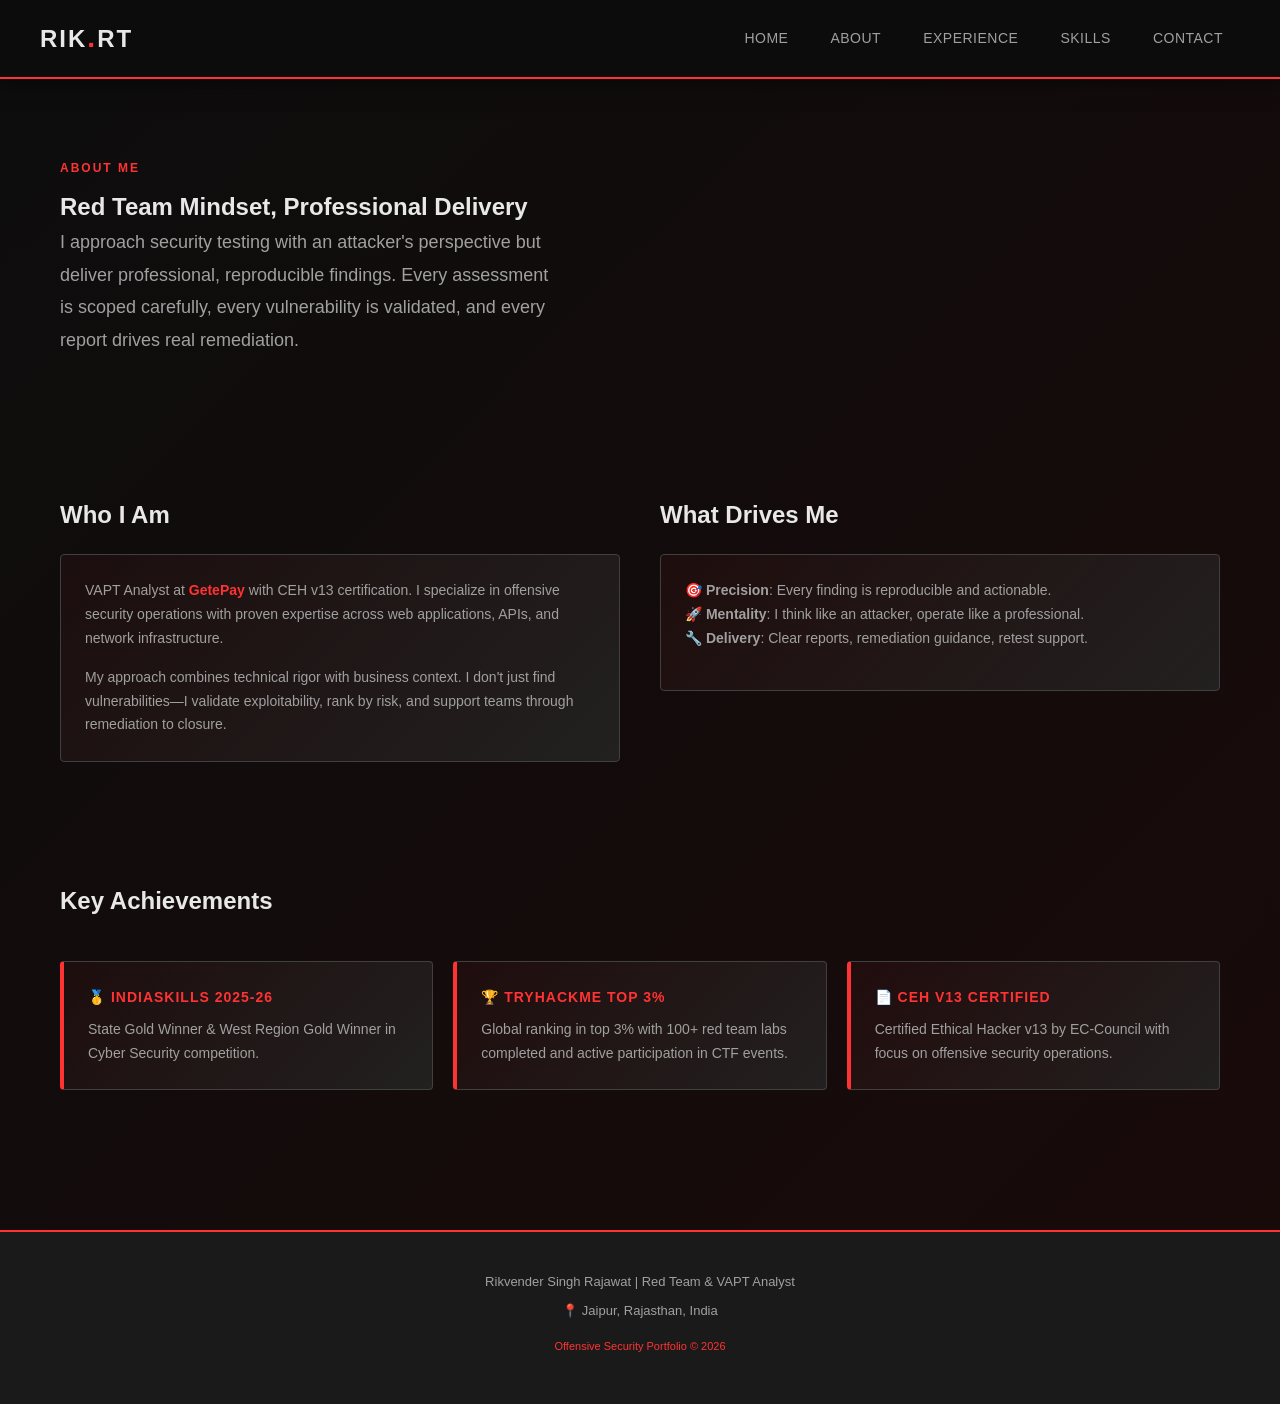
==== commit 8fc23f05: "🚀 LIVE: Complete Red Team VAPT Analyst Portfolio Deployment - Modernized UI/UX with professional red" ====
--- a/about.html
+++ b/about.html
@@ -69,11 +69,11 @@
                         <p>State Gold Winner & West Region Gold Winner in Cyber Security competition.</p>
                     </div>
                     <div class="card reveal delay-1" style="border-left: 4px solid var(--primary);">
-                        <h4 style="color: var(--primary); font-size: 14px; text-transform: uppercase; letter-spacing: 1px; margin-bottom: 10px;">🎖️ TryHackMe Top 3%</h4>
+                        <h4 style="color: var(--primary); font-size: 14px; text-transform: uppercase; letter-spacing: 1px; margin-bottom: 10px;">🏆 TryHackMe Top 3%</h4>
                         <p>Global ranking in top 3% with 100+ red team labs completed and active participation in CTF events.</p>
                     </div>
                     <div class="card reveal delay-2" style="border-left: 4px solid var(--primary);">
-                        <h4 style="color: var(--primary); font-size: 14px; text-transform: uppercase; letter-spacing: 1px; margin-bottom: 10px;">📜 CEH v13 Certified</h4>
+                        <h4 style="color: var(--primary); font-size: 14px; text-transform: uppercase; letter-spacing: 1px; margin-bottom: 10px;">📄 CEH v13 Certified</h4>
                         <p>Certified Ethical Hacker v13 by EC-Council with focus on offensive security operations.</p>
                     </div>
                 </div>
